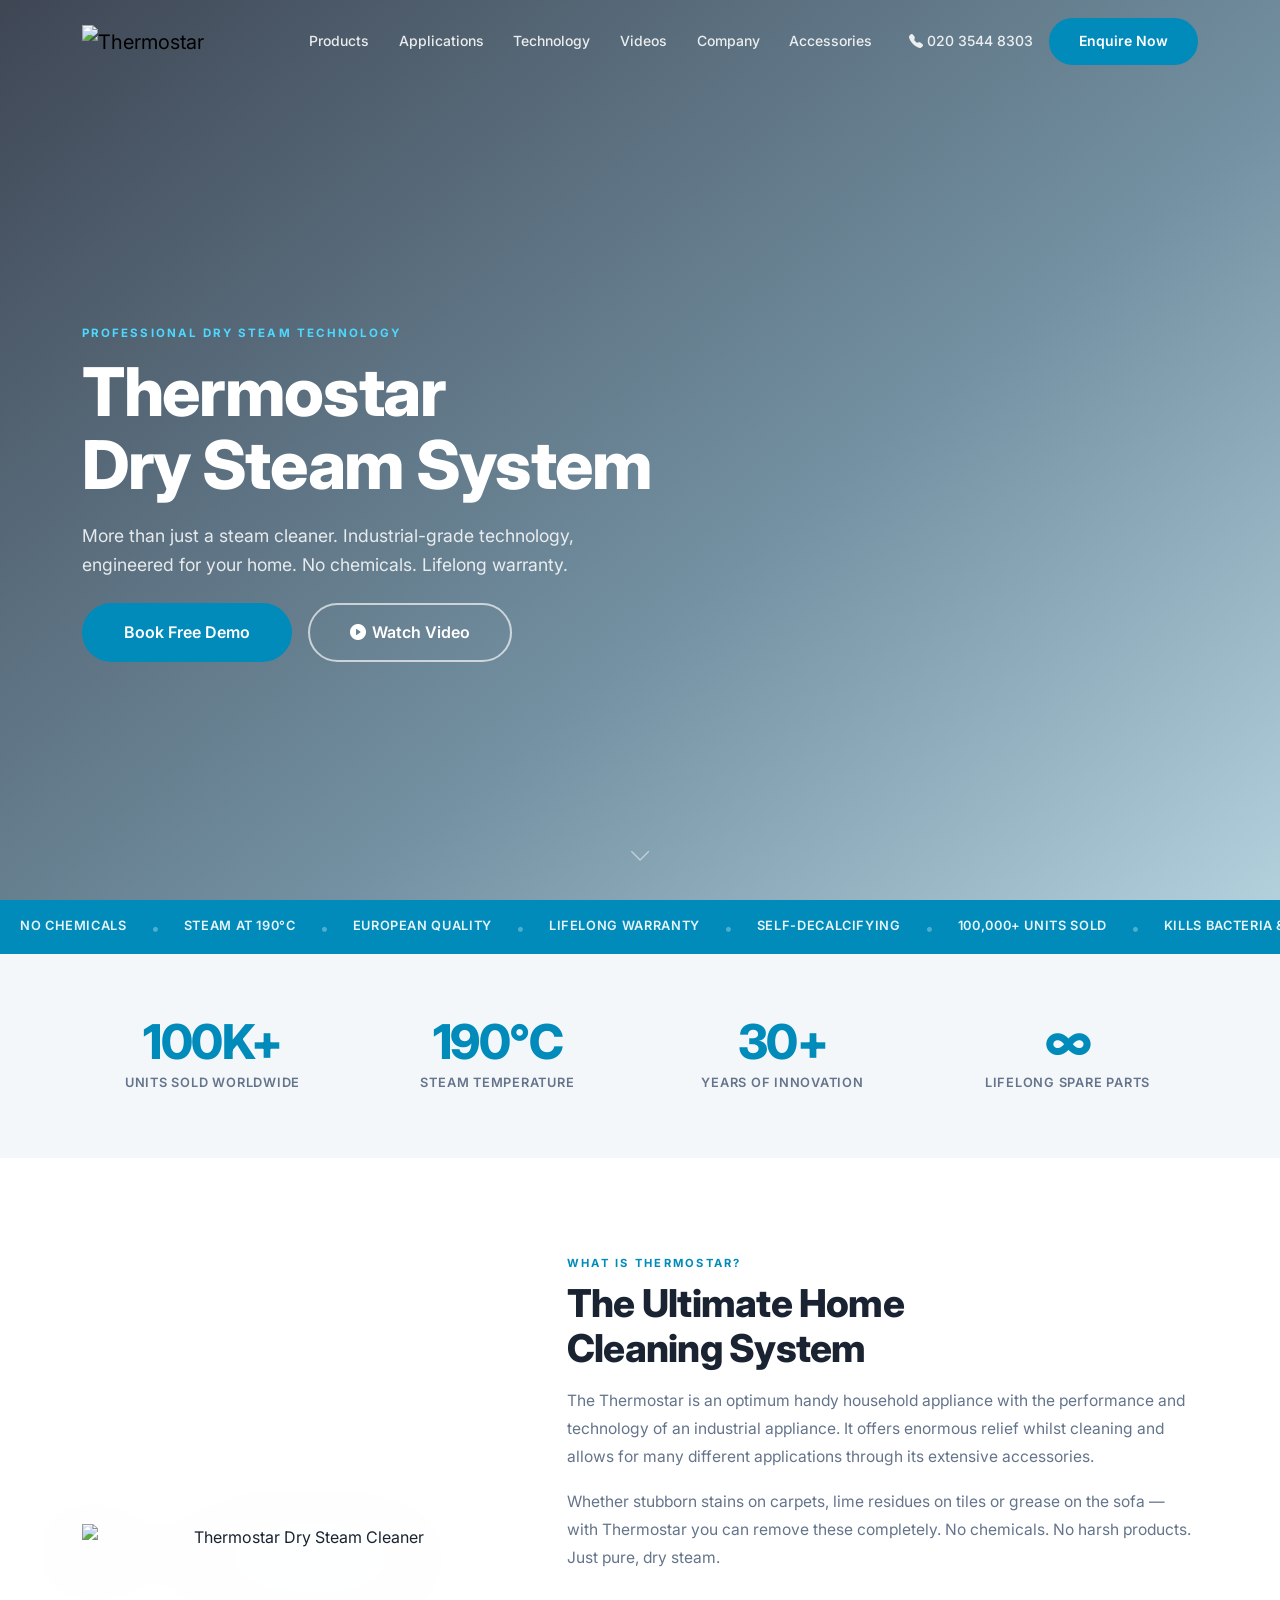
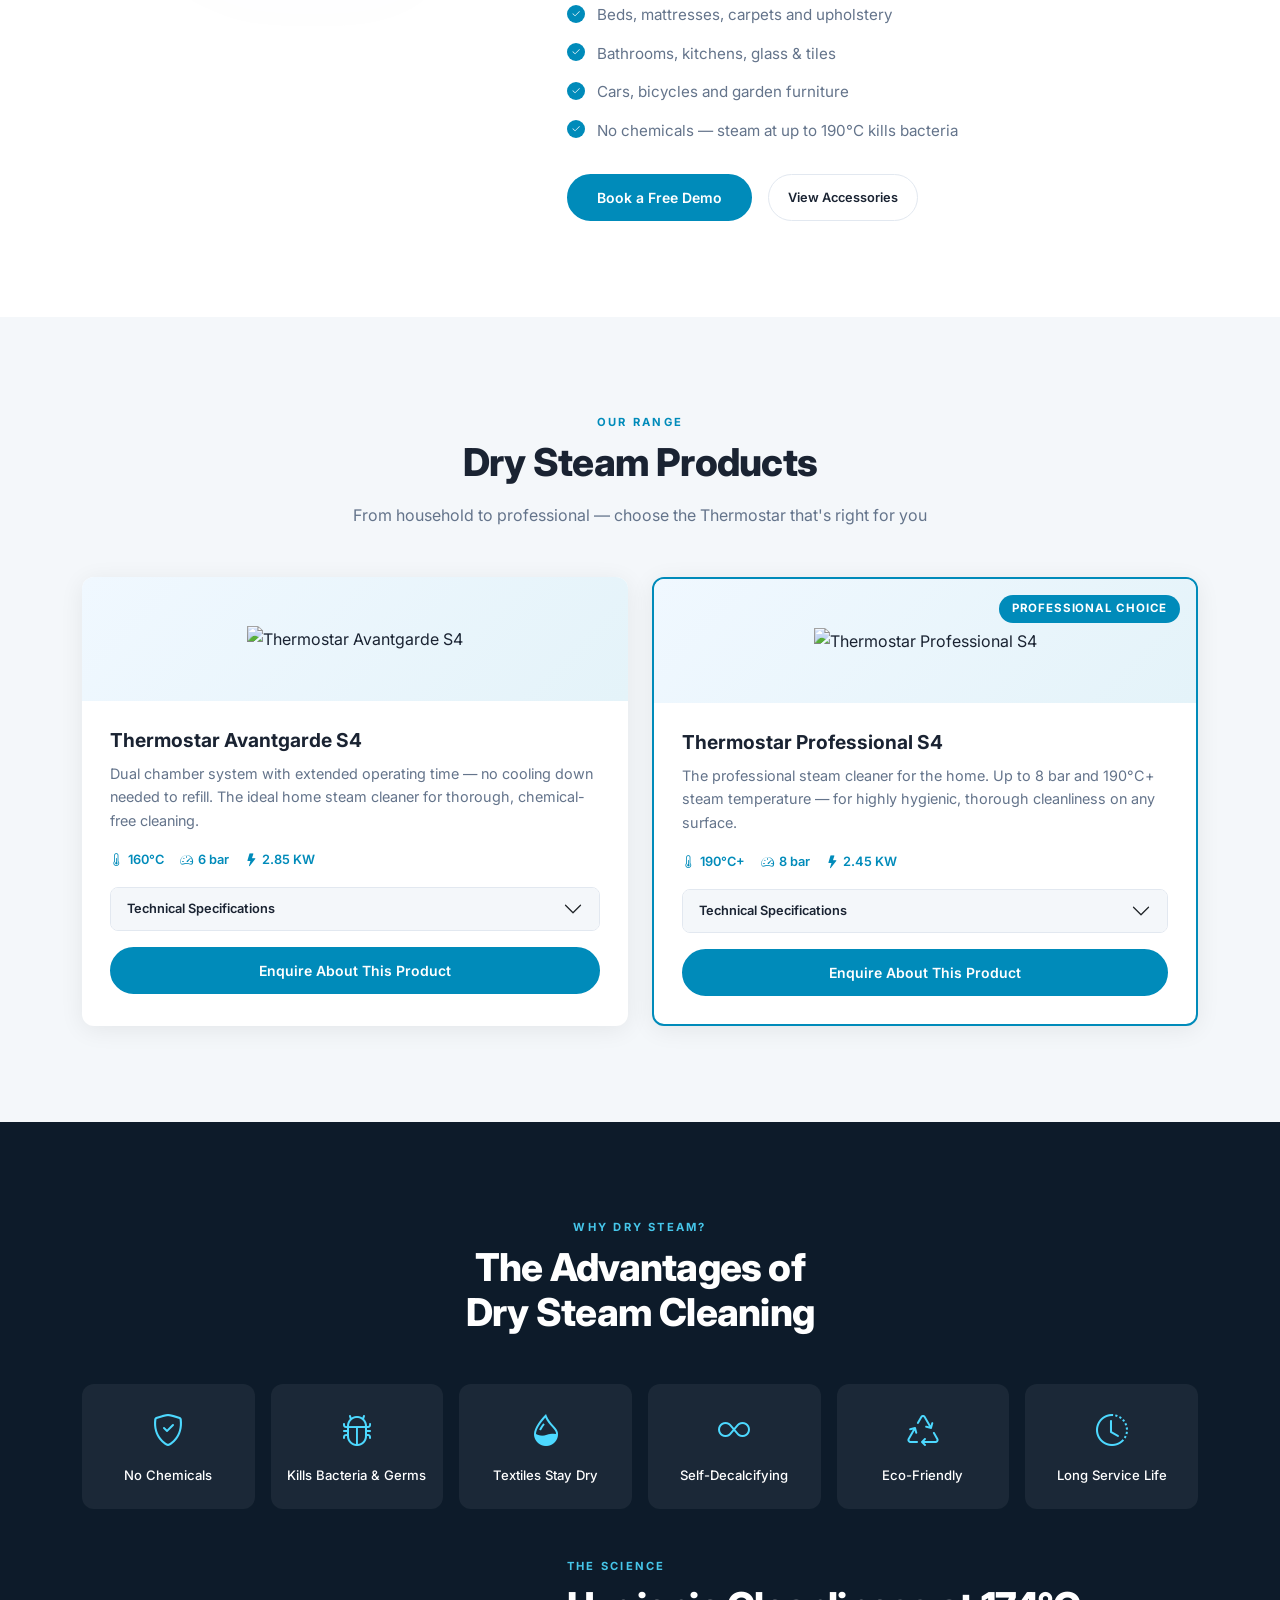
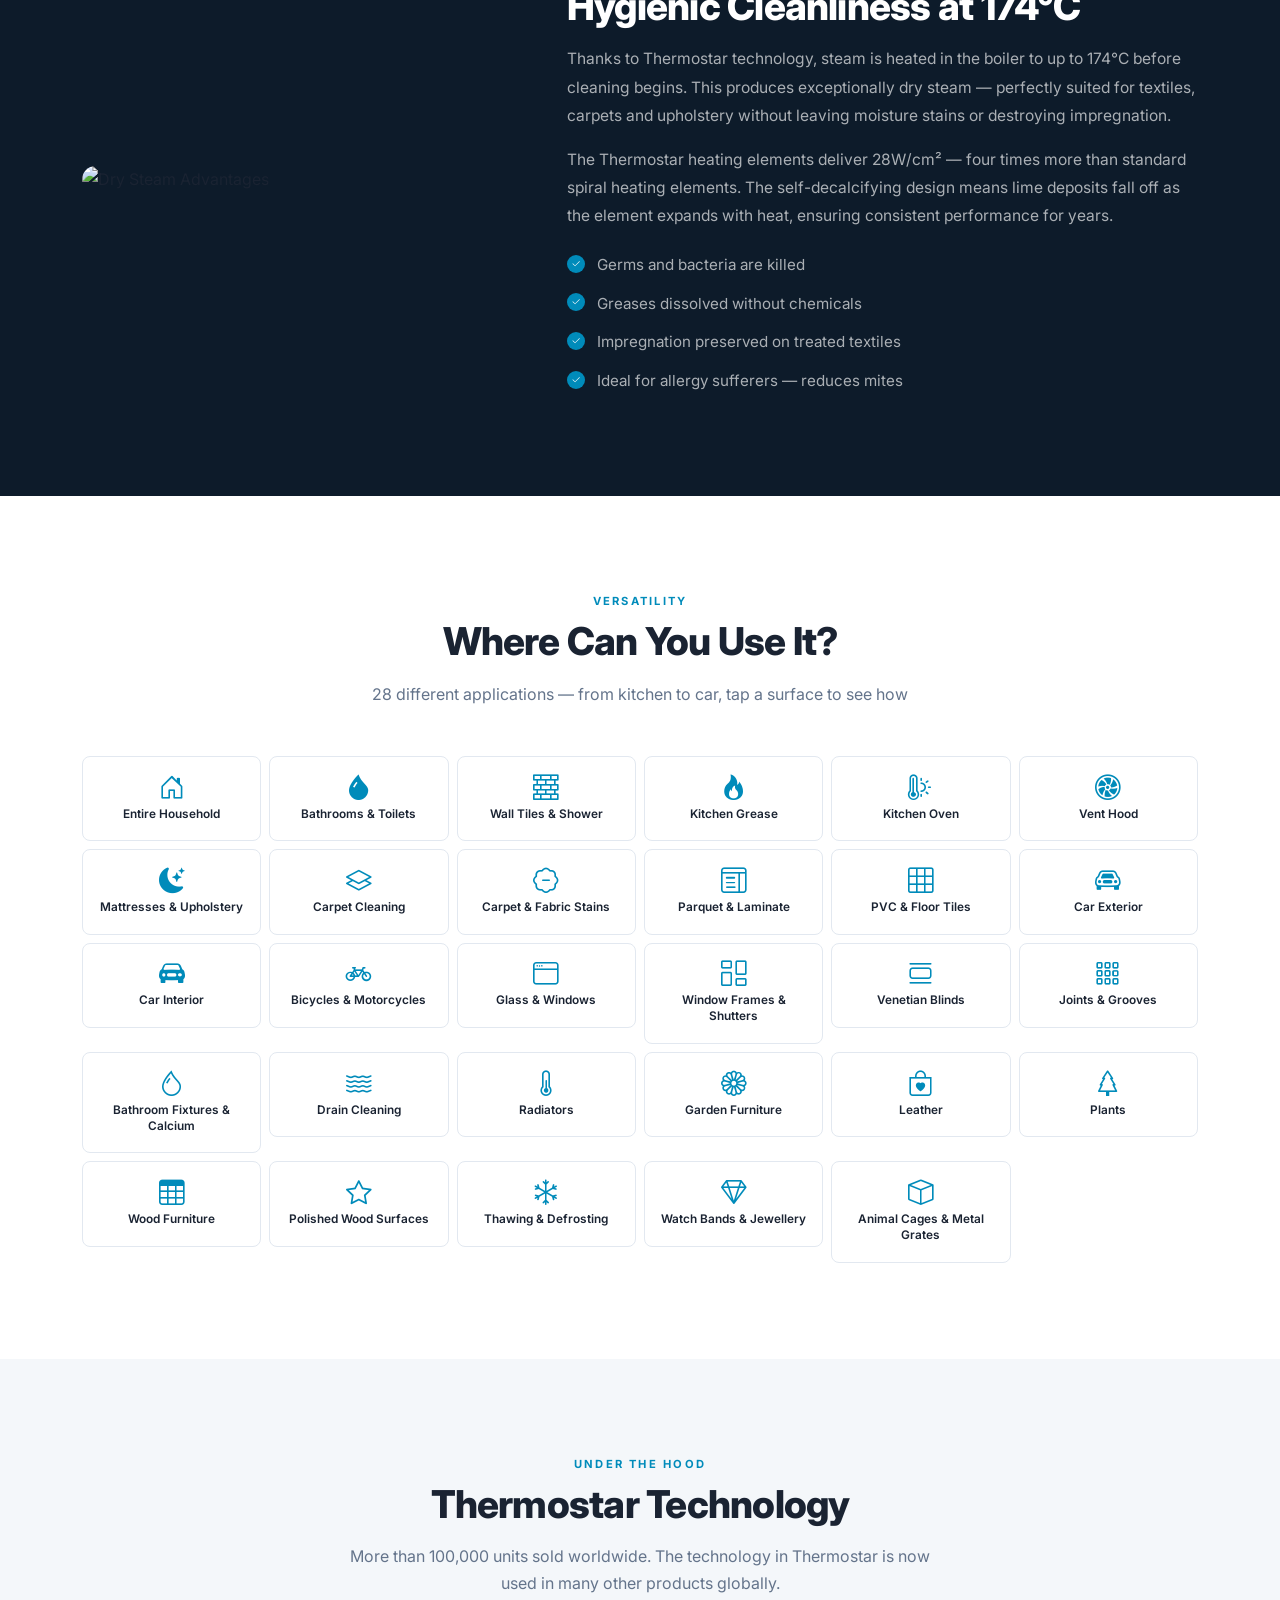
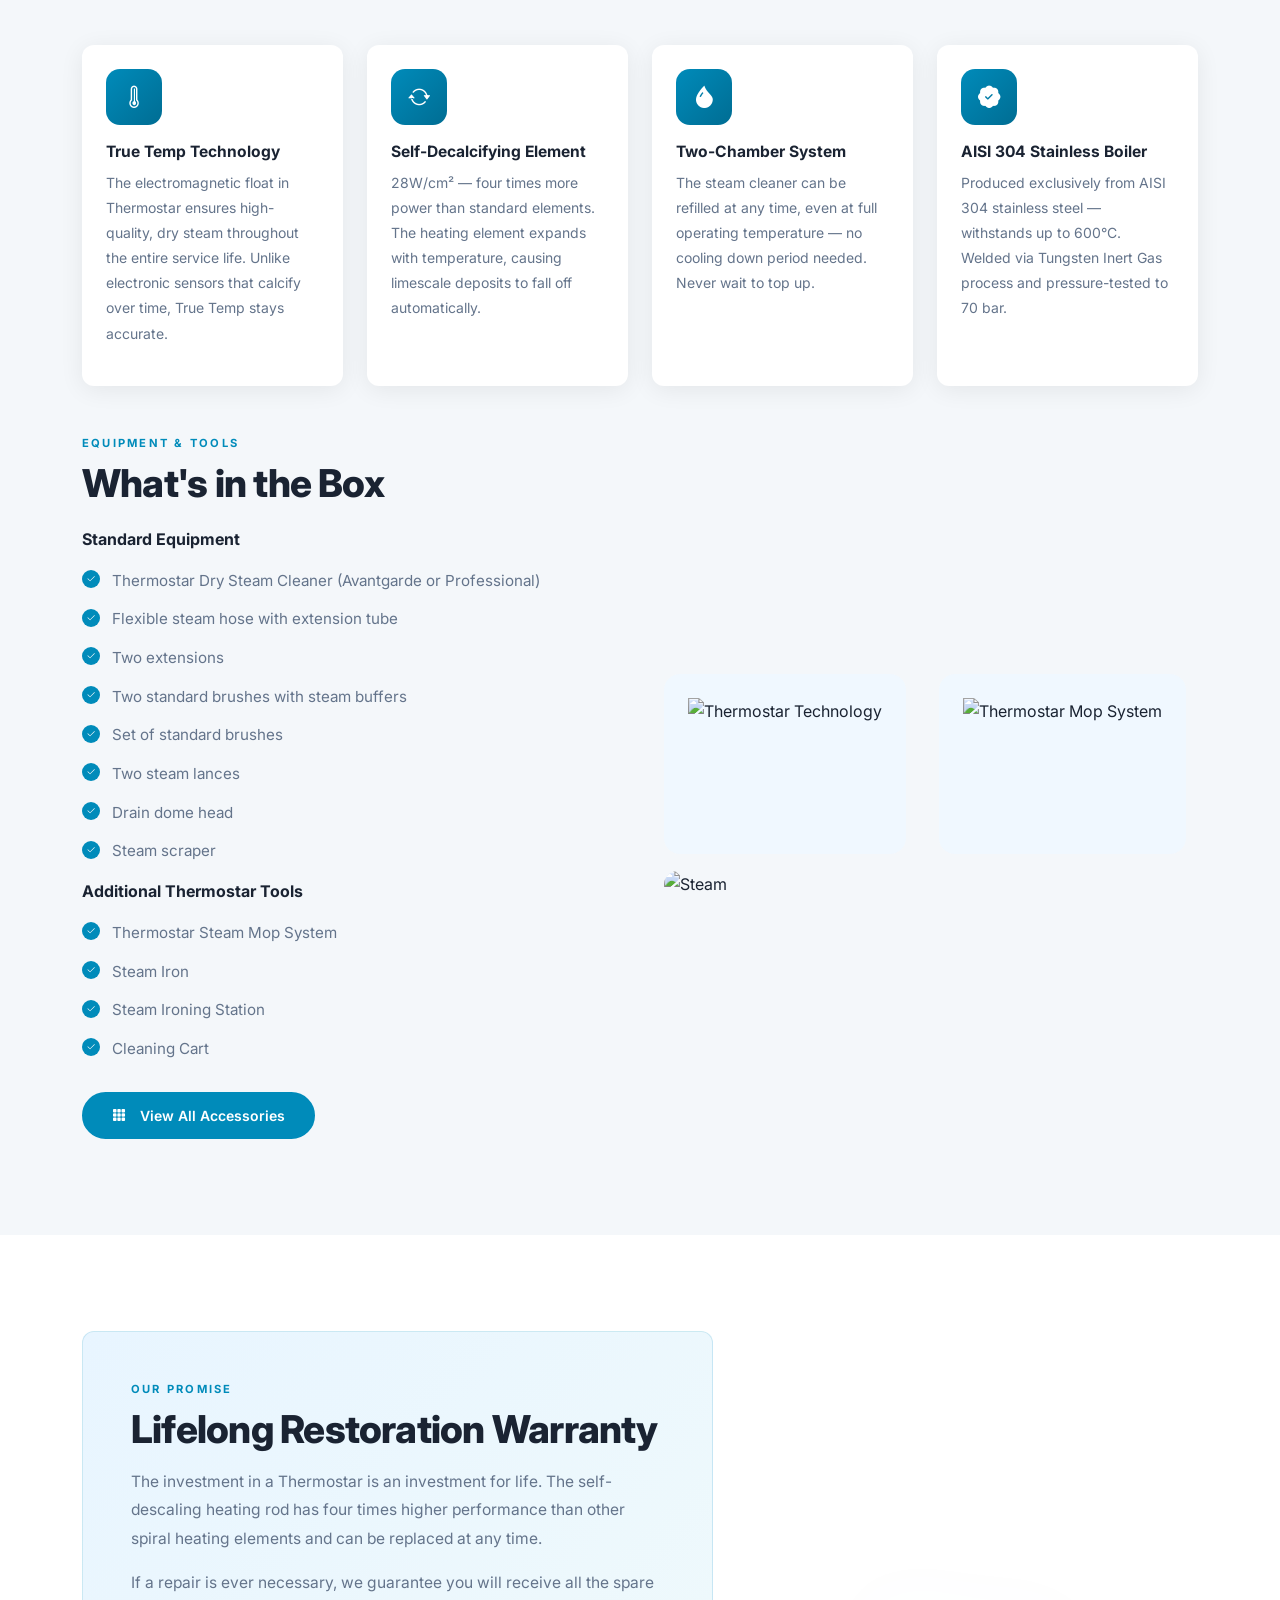
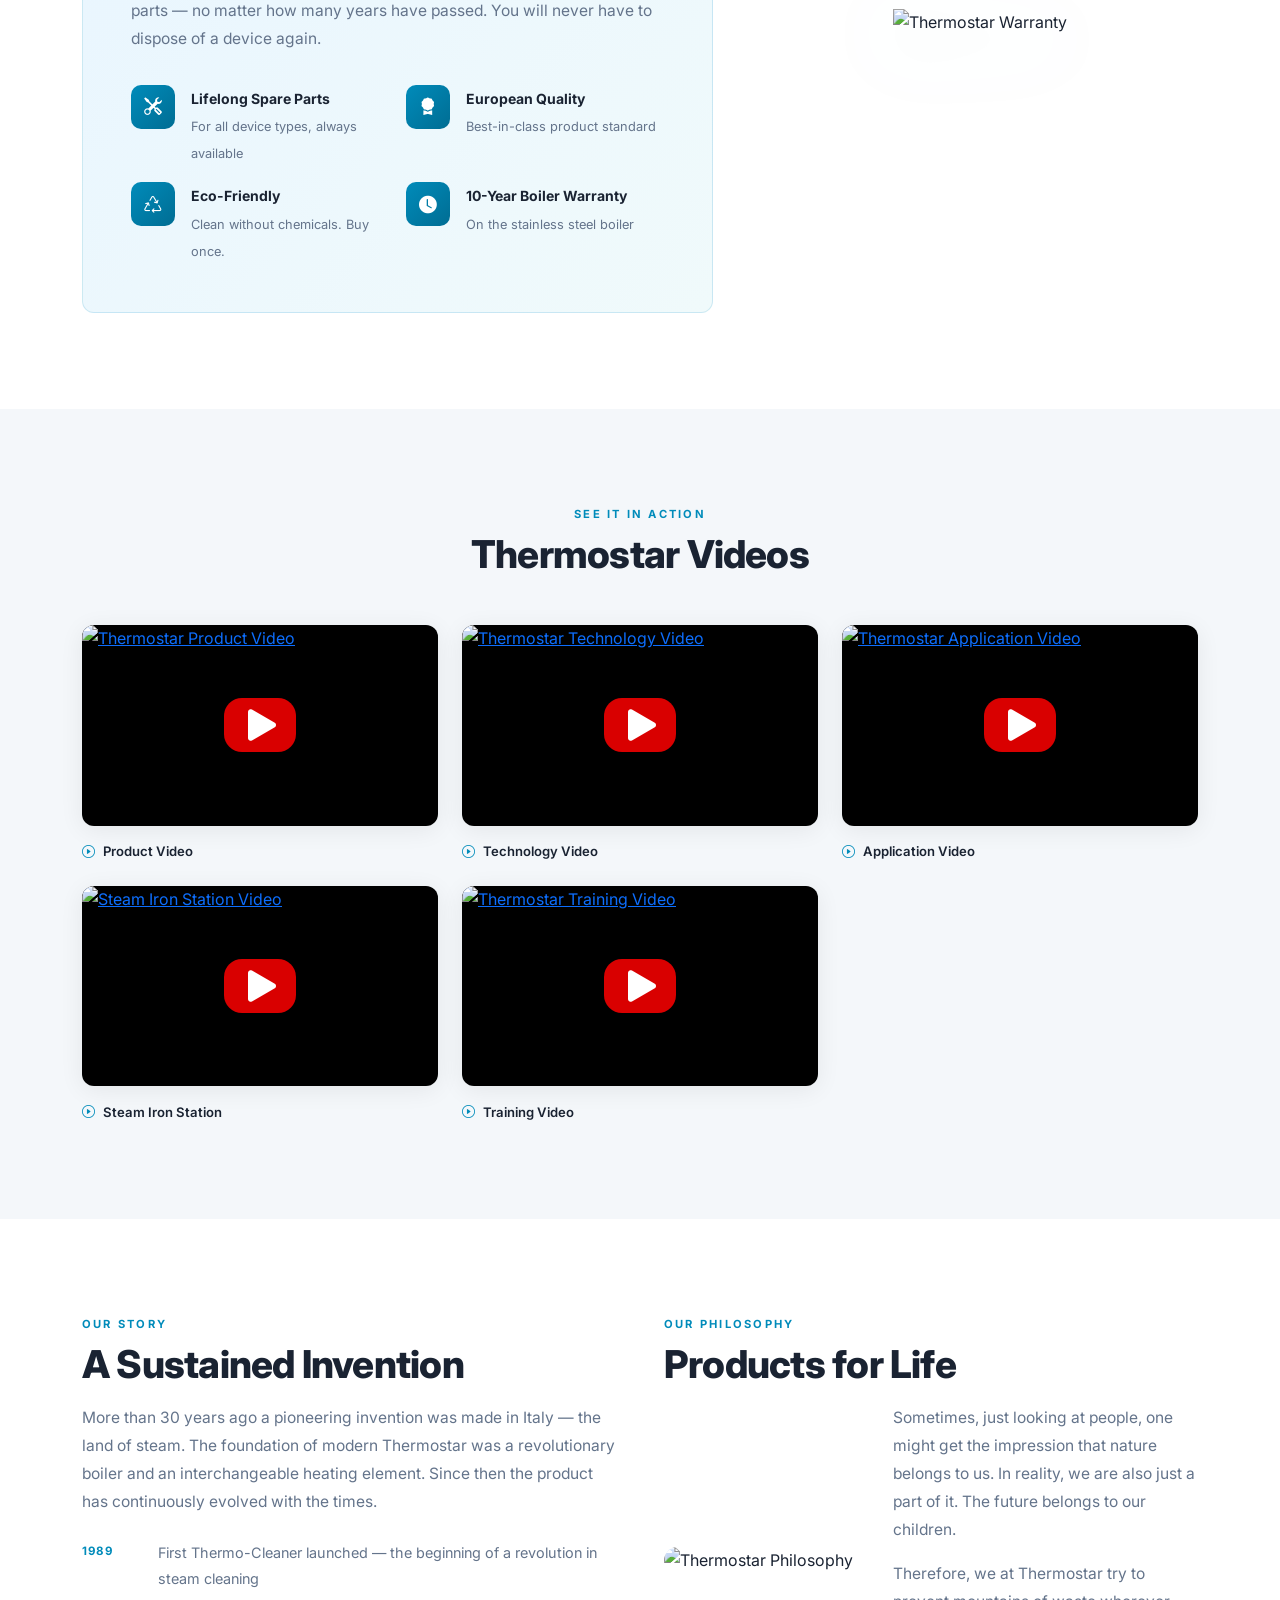
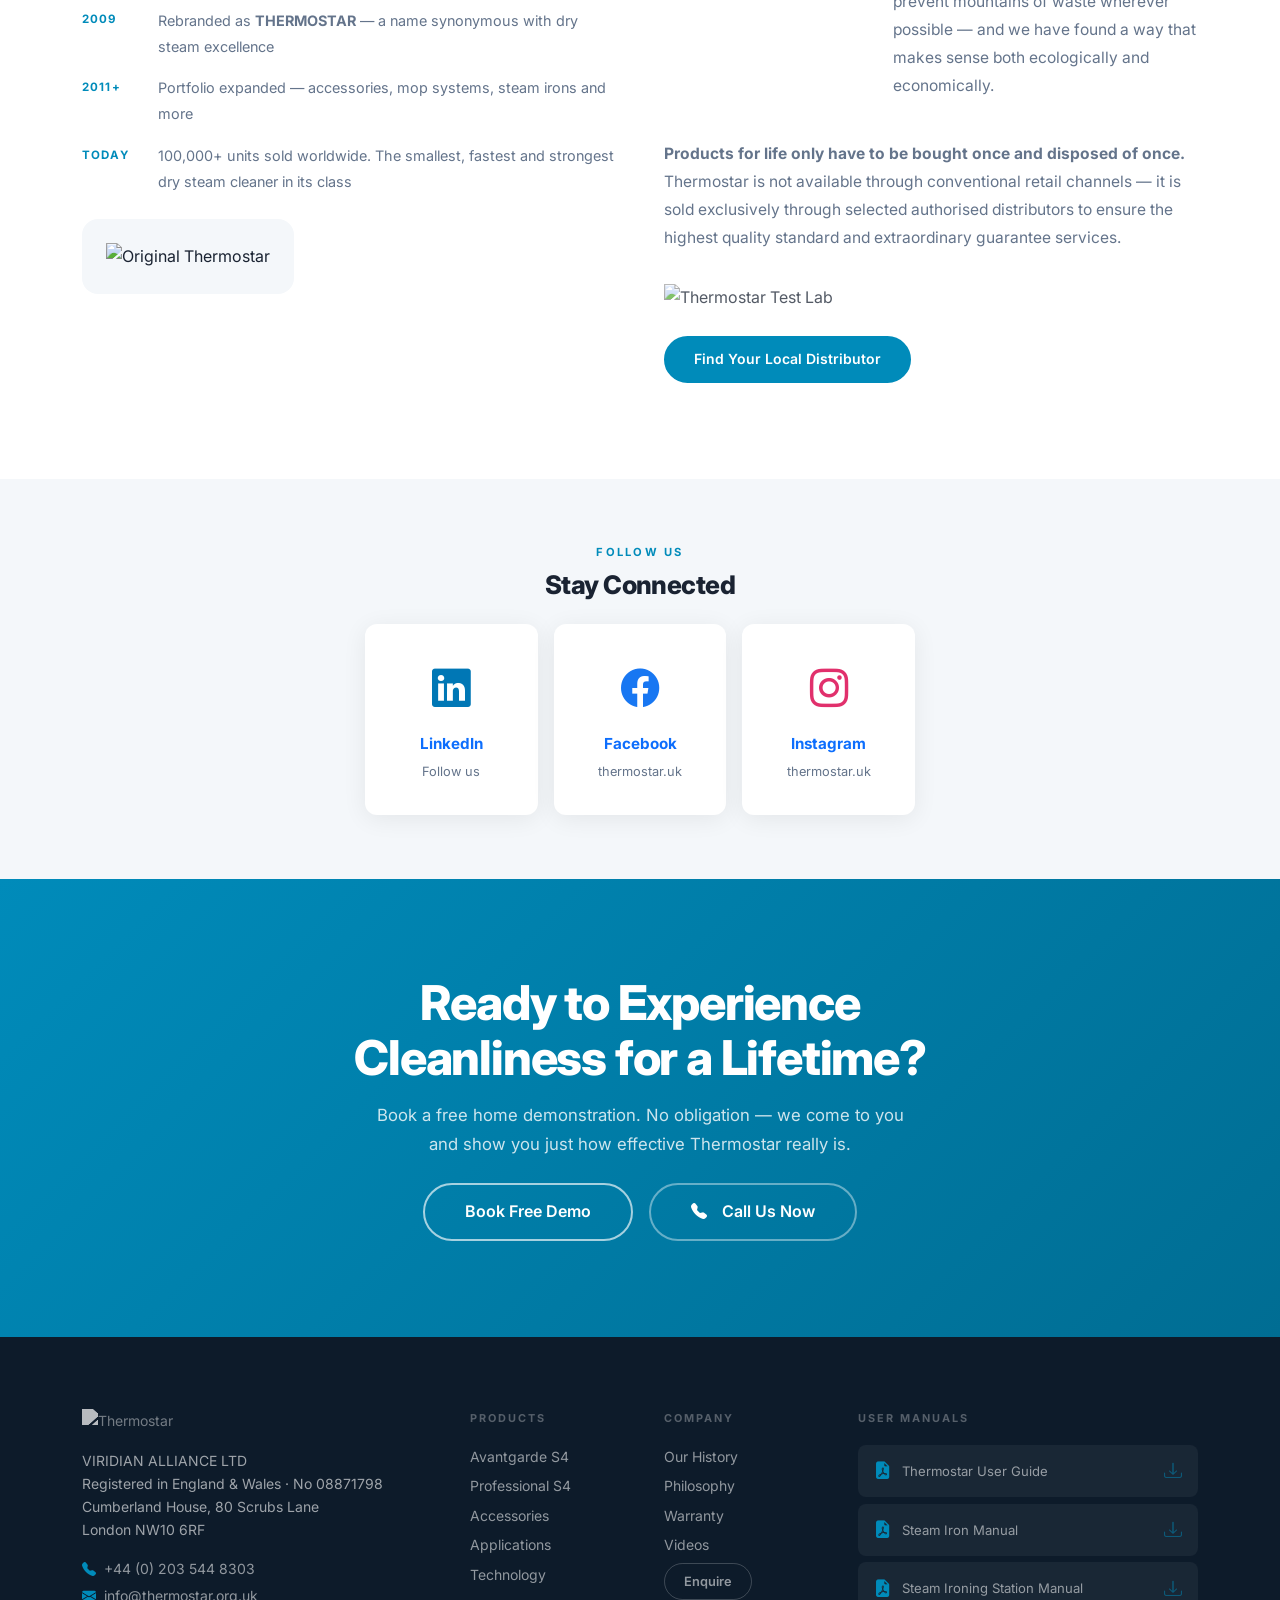
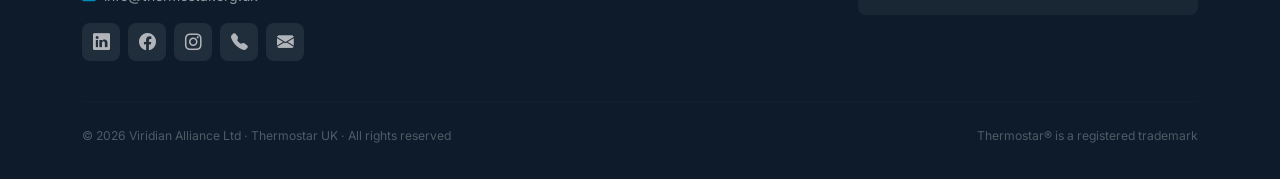
==== index.html @ e2817590 "site update" ====
<!DOCTYPE html>
<html lang="en">
<head>
  <meta charset="UTF-8">
  <meta name="viewport" content="width=device-width, initial-scale=1.0">
  <title>Thermostar – Professional Dry Steam Cleaning System | UK</title>
  <meta name="description" content="Thermostar dry steam cleaning system – professional technology for your home. No chemicals, lifelong warranty, steam at 190°C. UK authorised distributor.">

  <!-- Google Analytics -->
  <script async src="https://www.googletagmanager.com/gtag/js?id=G-ET6VCH2915"></script>
  <script>
    window.dataLayer = window.dataLayer || [];
    function gtag(){dataLayer.push(arguments);}
    gtag('js', new Date());
    gtag('config', 'G-ET6VCH2915');
  </script>

  <!-- Bootstrap 5.3 -->
  <link href="https://cdn.jsdelivr.net/npm/bootstrap@5.3.3/dist/css/bootstrap.min.css" rel="stylesheet">
  <!-- Bootstrap Icons (self-hosted) -->
  <link href="css/bootstrap-icons.min.css" rel="stylesheet">
  <!-- Google Fonts: Inter -->
  <link href="https://fonts.googleapis.com/css2?family=Inter:wght@300;400;500;600;700;800&display=swap" rel="stylesheet">
  <!-- Custom Styles -->
  <link rel="stylesheet" href="css/style.css">

  <link rel="icon" href="favicon.ico">
</head>
<body>

<!-- ══════════════════════════════════════
     NAVBAR
══════════════════════════════════════ -->
<nav class="navbar navbar-expand-lg fixed-top" id="mainNav">
  <div class="container-xl">
    <a class="navbar-brand" href="#">
      <img src="images/logo.png" alt="Thermostar" height="46">
    </a>
    <button class="navbar-toggler" type="button" data-bs-toggle="collapse" data-bs-target="#navbarMain" aria-label="Toggle navigation">
      <span class="navbar-toggler-icon"></span>
    </button>
    <div class="collapse navbar-collapse" id="navbarMain">
      <ul class="navbar-nav ms-auto me-4 align-items-lg-center gap-lg-1">
        <li class="nav-item"><a class="nav-link" href="#products">Products</a></li>
        <li class="nav-item"><a class="nav-link" href="#applications">Applications</a></li>
        <li class="nav-item"><a class="nav-link" href="#technology">Technology</a></li>
        <li class="nav-item"><a class="nav-link" href="#videos">Videos</a></li>
        <li class="nav-item"><a class="nav-link" href="#company">Company</a></li>
        <li class="nav-item"><a class="nav-link" href="accessories/">Accessories</a></li>
      </ul>
      <a href="tel:+442035448303" class="ts-nav-phone me-3 d-none d-lg-inline">
        <i class="bi bi-telephone-fill me-1"></i>020 3544 8303
      </a>
      <button class="ts-btn ts-btn-primary" data-bs-toggle="modal" data-bs-target="#enquiryModal">
        Enquire Now
      </button>
    </div>
  </div>
</nav>


<!-- ══════════════════════════════════════
     HERO
══════════════════════════════════════ -->
<section id="hero">
  <video autoplay muted loop playsinline class="ts-hero-video">
    <source src="video/thermostar-video.mp4" type="video/mp4">
  </video>
  <div class="ts-hero-overlay"></div>
  <div class="container-xl ts-hero-content">
    <div class="row">
      <div class="col-lg-7">
        <span class="ts-eyebrow">Professional Dry Steam Technology</span>
        <h1 class="ts-hero-title">Thermostar<br>Dry Steam System</h1>
        <p class="ts-hero-subtitle">More than just a steam cleaner. Industrial-grade technology, engineered for your home. No chemicals. Lifelong warranty.</p>
        <div class="d-flex gap-3 flex-wrap mt-4">
          <button class="ts-btn ts-btn-primary ts-btn-lg" data-bs-toggle="modal" data-bs-target="#enquiryModal">
            Book Free Demo
          </button>
          <a href="#videos" class="ts-btn ts-btn-outline-white ts-btn-lg">
            <i class="bi bi-play-circle-fill"></i> Watch Video
          </a>
        </div>
      </div>
    </div>
  </div>
  <a href="#stats" class="ts-scroll-cue"><i class="bi bi-chevron-down"></i></a>
</section>


<!-- ══════════════════════════════════════
     TICKER
══════════════════════════════════════ -->
<div class="ts-ticker" aria-hidden="true">
  <div class="ts-ticker-inner">
    <span class="ts-ticker-item">No Chemicals</span><span class="ts-ticker-sep">•</span>
    <span class="ts-ticker-item">Steam at 190°C</span><span class="ts-ticker-sep">•</span>
    <span class="ts-ticker-item">European Quality</span><span class="ts-ticker-sep">•</span>
    <span class="ts-ticker-item">Lifelong Warranty</span><span class="ts-ticker-sep">•</span>
    <span class="ts-ticker-item">Self-Decalcifying</span><span class="ts-ticker-sep">•</span>
    <span class="ts-ticker-item">100,000+ Units Sold</span><span class="ts-ticker-sep">•</span>
    <span class="ts-ticker-item">Kills Bacteria &amp; Germs</span><span class="ts-ticker-sep">•</span>
    <span class="ts-ticker-item">Cleanliness for a Lifetime</span><span class="ts-ticker-sep">•</span>
    <!-- duplicate for seamless loop -->
    <span class="ts-ticker-item">No Chemicals</span><span class="ts-ticker-sep">•</span>
    <span class="ts-ticker-item">Steam at 190°C</span><span class="ts-ticker-sep">•</span>
    <span class="ts-ticker-item">European Quality</span><span class="ts-ticker-sep">•</span>
    <span class="ts-ticker-item">Lifelong Warranty</span><span class="ts-ticker-sep">•</span>
    <span class="ts-ticker-item">Self-Decalcifying</span><span class="ts-ticker-sep">•</span>
    <span class="ts-ticker-item">100,000+ Units Sold</span><span class="ts-ticker-sep">•</span>
    <span class="ts-ticker-item">Kills Bacteria &amp; Germs</span><span class="ts-ticker-sep">•</span>
    <span class="ts-ticker-item">Cleanliness for a Lifetime</span><span class="ts-ticker-sep">•</span>
  </div>
</div>


<!-- ══════════════════════════════════════
     STATS
══════════════════════════════════════ -->
<section id="stats" class="ts-section-sm ts-section-light">
  <div class="container-xl">
    <div class="row g-4 text-center ts-reveal">
      <div class="col-6 col-md-3 ts-reveal ts-reveal-delay-1">
        <div class="ts-stat-num">100K+</div>
        <div class="ts-stat-lbl">Units Sold Worldwide</div>
      </div>
      <div class="col-6 col-md-3 ts-reveal ts-reveal-delay-2">
        <div class="ts-stat-num">190°C</div>
        <div class="ts-stat-lbl">Steam Temperature</div>
      </div>
      <div class="col-6 col-md-3 ts-reveal ts-reveal-delay-3">
        <div class="ts-stat-num">30+</div>
        <div class="ts-stat-lbl">Years of Innovation</div>
      </div>
      <div class="col-6 col-md-3 ts-reveal ts-reveal-delay-4">
        <div class="ts-stat-num">∞</div>
        <div class="ts-stat-lbl">Lifelong Spare Parts</div>
      </div>
    </div>
  </div>
</section>


<!-- ══════════════════════════════════════
     ABOUT
══════════════════════════════════════ -->
<section id="about" class="ts-section">
  <div class="container-xl">
    <div class="row align-items-center g-5">
      <div class="col-lg-5 text-center ts-reveal">
        <img src="images/thermostar-transparent.png" alt="Thermostar Dry Steam Cleaner" class="img-fluid ts-product-img-hero">
      </div>
      <div class="col-lg-7 ts-reveal ts-reveal-delay-1">
        <span class="ts-label">What is Thermostar?</span>
        <h2 class="ts-h2">The Ultimate Home<br>Cleaning System</h2>
        <p class="ts-body">The Thermostar is an optimum handy household appliance with the performance and technology of an industrial appliance. It offers enormous relief whilst cleaning and allows for many different applications through its extensive accessories.</p>
        <p class="ts-body">Whether stubborn stains on carpets, lime residues on tiles or grease on the sofa — with Thermostar you can remove these completely. No chemicals. No harsh products. Just pure, dry steam.</p>
        <ul class="ts-checklist mt-4">
          <li>Beds, mattresses, carpets and upholstery</li>
          <li>Bathrooms, kitchens, glass &amp; tiles</li>
          <li>Cars, bicycles and garden furniture</li>
          <li>No chemicals — steam at up to 190°C kills bacteria</li>
        </ul>
        <div class="d-flex gap-3 flex-wrap mt-4">
          <button class="ts-btn ts-btn-primary" data-bs-toggle="modal" data-bs-target="#enquiryModal">
            Book a Free Demo
          </button>
          <a href="accessories/" class="ts-btn ts-btn-sm" style="border:1.5px solid var(--ts-border);color:var(--ts-text);border-radius:50px;">
            View Accessories
          </a>
        </div>
      </div>
    </div>
  </div>
</section>


<!-- ══════════════════════════════════════
     PRODUCTS
══════════════════════════════════════ -->
<section id="products" class="ts-section ts-section-light">
  <div class="container-xl">
    <div class="text-center mb-5 ts-reveal">
      <span class="ts-label">Our Range</span>
      <h2 class="ts-h2">Dry Steam Products</h2>
      <p class="ts-lead mx-auto">From household to professional — choose the Thermostar that's right for you</p>
    </div>
    <div class="row g-4">
      <!-- Avantgarde S4 -->
      <div class="col-md-6 ts-reveal ts-reveal-delay-1">
        <div class="ts-card position-relative">
          <div class="ts-card-img-wrap">
            <img src="images/Thermostar-Avantgarde-S4.png" alt="Thermostar Avantgarde S4">
          </div>
          <div class="ts-card-body">
            <h3 class="ts-product-name">Thermostar Avantgarde S4</h3>
            <p class="ts-product-desc">Dual chamber system with extended operating time — no cooling down needed to refill. The ideal home steam cleaner for thorough, chemical-free cleaning.</p>
            <div class="ts-spec-pills">
              <span class="ts-spec-pill"><i class="bi bi-thermometer-half"></i> 160°C</span>
              <span class="ts-spec-pill"><i class="bi bi-speedometer2"></i> 6 bar</span>
              <span class="ts-spec-pill"><i class="bi bi-lightning-fill"></i> 2.85 KW</span>
            </div>
            <div class="accordion mt-3" id="accAva">
              <div class="ts-acc-item accordion-item">
                <h2 class="accordion-header">
                  <button class="accordion-button collapsed ts-acc-btn" type="button" data-bs-toggle="collapse" data-bs-target="#specsAva">
                    Technical Specifications
                  </button>
                </h2>
                <div id="specsAva" class="accordion-collapse collapse" data-bs-parent="#accAva">
                  <div class="accordion-body p-0">
                    <table class="table ts-specs-tbl mb-0">
                      <tbody>
                        <tr><td>Stainless Steel Boiler</td><td><strong>AISI 304</strong></td></tr>
                        <tr><td>Boiler Volume</td><td><strong>1.5 L</strong></td></tr>
                        <tr><td>Water Tank</td><td><strong>2 L</strong></td></tr>
                        <tr><td>Pressure</td><td><strong>6 bar</strong></td></tr>
                        <tr><td>Steam Production</td><td><strong>64 g/min (3.8 kg/h)</strong></td></tr>
                        <tr><td>Steam Temperature</td><td><strong>160°C</strong></td></tr>
                        <tr><td>Voltage</td><td><strong>230V – 50/60 Hz</strong></td></tr>
                        <tr><td>Maximum Power</td><td><strong>2.85 KW</strong></td></tr>
                        <tr><td>Boiler Power</td><td><strong>2.0 KW</strong></td></tr>
                        <tr><td>Weight</td><td><strong>ca. 9.5 kg</strong></td></tr>
                      </tbody>
                    </table>
                  </div>
                </div>
              </div>
            </div>
            <button class="ts-btn ts-btn-primary w-100 mt-3" data-bs-toggle="modal" data-bs-target="#enquiryModal" data-product="Thermostar Avantgarde S4">
              Enquire About This Product
            </button>
          </div>
        </div>
      </div>
      <!-- Professional S4 -->
      <div class="col-md-6 ts-reveal ts-reveal-delay-2">
        <div class="ts-card ts-card-featured position-relative">
          <span class="ts-card-badge">Professional Choice</span>
          <div class="ts-card-img-wrap">
            <img src="images/Thermostar-Professional-S4.png" alt="Thermostar Professional S4">
          </div>
          <div class="ts-card-body">
            <h3 class="ts-product-name">Thermostar Professional S4</h3>
            <p class="ts-product-desc">The professional steam cleaner for the home. Up to 8 bar and 190°C+ steam temperature — for highly hygienic, thorough cleanliness on any surface.</p>
            <div class="ts-spec-pills">
              <span class="ts-spec-pill"><i class="bi bi-thermometer-half"></i> 190°C+</span>
              <span class="ts-spec-pill"><i class="bi bi-speedometer2"></i> 8 bar</span>
              <span class="ts-spec-pill"><i class="bi bi-lightning-fill"></i> 2.45 KW</span>
            </div>
            <div class="accordion mt-3" id="accPro">
              <div class="ts-acc-item accordion-item">
                <h2 class="accordion-header">
                  <button class="accordion-button collapsed ts-acc-btn" type="button" data-bs-toggle="collapse" data-bs-target="#specsPro">
                    Technical Specifications
                  </button>
                </h2>
                <div id="specsPro" class="accordion-collapse collapse" data-bs-parent="#accPro">
                  <div class="accordion-body p-0">
                    <table class="table ts-specs-tbl mb-0">
                      <tbody>
                        <tr><td>Stainless Steel Boiler</td><td><strong>AISI 304</strong></td></tr>
                        <tr><td>Boiler Volume</td><td><strong>1.5 L</strong></td></tr>
                        <tr><td>Water Tank</td><td><strong>2 L</strong></td></tr>
                        <tr><td>Pressure</td><td><strong>8 bar</strong></td></tr>
                        <tr><td>Steam Production</td><td><strong>64 g/min (3.8 kg/h)</strong></td></tr>
                        <tr><td>Steam Temperature</td><td><strong>170°C</strong></td></tr>
                        <tr><td>Voltage</td><td><strong>230V – 50/60 Hz</strong></td></tr>
                        <tr><td>Maximum Power</td><td><strong>2.45 KW</strong></td></tr>
                        <tr><td>Boiler Power</td><td><strong>2.4 KW</strong></td></tr>
                        <tr><td>Weight</td><td><strong>ca. 9.5 kg</strong></td></tr>
                      </tbody>
                    </table>
                  </div>
                </div>
              </div>
            </div>
            <button class="ts-btn ts-btn-primary w-100 mt-3" data-bs-toggle="modal" data-bs-target="#enquiryModal" data-product="Thermostar Professional S4">
              Enquire About This Product
            </button>
          </div>
        </div>
      </div>
    </div>
  </div>
</section>


<!-- ══════════════════════════════════════
     DRY STEAM ADVANTAGES
══════════════════════════════════════ -->
<section id="advantages" class="ts-section ts-section-dark">
  <div class="container-xl">
    <div class="text-center mb-5 ts-reveal">
      <span class="ts-label ts-label-light">Why Dry Steam?</span>
      <h2 class="ts-h2 ts-h2-light">The Advantages of<br>Dry Steam Cleaning</h2>
    </div>
    <div class="row g-3 mb-5 ts-reveal">
      <div class="col-6 col-md-4 col-lg-2"><div class="ts-adv-card"><i class="bi bi-shield-check ts-adv-icon"></i>No Chemicals</div></div>
      <div class="col-6 col-md-4 col-lg-2"><div class="ts-adv-card"><i class="bi bi-bug ts-adv-icon"></i>Kills Bacteria &amp; Germs</div></div>
      <div class="col-6 col-md-4 col-lg-2"><div class="ts-adv-card"><i class="bi bi-droplet-half ts-adv-icon"></i>Textiles Stay Dry</div></div>
      <div class="col-6 col-md-4 col-lg-2"><div class="ts-adv-card"><i class="bi bi-infinity ts-adv-icon"></i>Self-Decalcifying</div></div>
      <div class="col-6 col-md-4 col-lg-2"><div class="ts-adv-card"><i class="bi bi-recycle ts-adv-icon"></i>Eco-Friendly</div></div>
      <div class="col-6 col-md-4 col-lg-2"><div class="ts-adv-card"><i class="bi bi-clock-history ts-adv-icon"></i>Long Service Life</div></div>
    </div>
    <div class="row align-items-center g-5 ts-reveal">
      <div class="col-lg-5">
        <img src="images/dsa.jpg" alt="Dry Steam Advantages" class="img-fluid rounded-4 w-100" style="object-fit:cover;max-height:360px;">
      </div>
      <div class="col-lg-7">
        <span class="ts-label ts-label-light">The Science</span>
        <h3 class="ts-h2 ts-h2-light">Hygienic Cleanliness at 174°C</h3>
        <p class="ts-body ts-body-light">Thanks to Thermostar technology, steam is heated in the boiler to up to 174°C before cleaning begins. This produces exceptionally dry steam — perfectly suited for textiles, carpets and upholstery without leaving moisture stains or destroying impregnation.</p>
        <p class="ts-body ts-body-light">The Thermostar heating elements deliver 28W/cm² — four times more than standard spiral heating elements. The self-decalcifying design means lime deposits fall off as the element expands with heat, ensuring consistent performance for years.</p>
        <ul class="ts-checklist mt-3">
          <li style="color:rgba(255,255,255,.65)">Germs and bacteria are killed</li>
          <li style="color:rgba(255,255,255,.65)">Greases dissolved without chemicals</li>
          <li style="color:rgba(255,255,255,.65)">Impregnation preserved on treated textiles</li>
          <li style="color:rgba(255,255,255,.65)">Ideal for allergy sufferers — reduces mites</li>
        </ul>
      </div>
    </div>
  </div>
</section>


<!-- ══════════════════════════════════════
     APPLICATIONS
══════════════════════════════════════ -->
<section id="applications" class="ts-section">
  <div class="container-xl">
    <div class="text-center mb-5 ts-reveal">
      <span class="ts-label">Versatility</span>
      <h2 class="ts-h2">Where Can You Use It?</h2>
      <p class="ts-lead mx-auto">28 different applications — from kitchen to car, tap a surface to see how</p>
    </div>
    <div class="row g-2 ts-reveal" id="appGrid">

      <div class="col-6 col-sm-4 col-md-3 col-lg-2">
        <div class="ts-app-card" onclick="toggleApp(this)">
          <div class="ts-app-icon-w"><i class="bi bi-house-door"></i></div>
          <div class="ts-app-name">Entire Household</div>
          <div class="ts-app-detail-box">
            <div class="ts-acc-label">Instructions</div>Just clean everything with steam! Sparkling tiles, clean carpets, spotless glass. Clean all rooms twice as fast and easily.
          </div>
        </div>
      </div>

      <div class="col-6 col-sm-4 col-md-3 col-lg-2">
        <div class="ts-app-card" onclick="toggleApp(this)">
          <div class="ts-app-icon-w"><i class="bi bi-droplet-fill"></i></div>
          <div class="ts-app-name">Bathrooms &amp; Toilets</div>
          <div class="ts-app-detail-box">
            <div class="ts-acc-label">Instructions</div>Large areas with triangular/square brush + microfibre cloth. Corners and slits with steam nozzle. Inner toilet edges with hot water function.<br><em>Accessory: Steam Lance, Triangular &amp; Rectangular Brush</em>
          </div>
        </div>
      </div>

      <div class="col-6 col-sm-4 col-md-3 col-lg-2">
        <div class="ts-app-card" onclick="toggleApp(this)">
          <div class="ts-app-icon-w"><i class="bi bi-bricks"></i></div>
          <div class="ts-app-name">Wall Tiles &amp; Shower</div>
          <div class="ts-app-detail-box">
            <div class="ts-acc-label">Instructions</div>For heavy calcium deposits, apply vinegar/citric acid first (20 min), then clean with steam nozzle and microfibre cloth. Clean grooves with nylon or brass brush.<br><em>Accessory: Steam Lance, Triangular Brush, Joint Brushes</em>
          </div>
        </div>
      </div>

      <div class="col-6 col-sm-4 col-md-3 col-lg-2">
        <div class="ts-app-card" onclick="toggleApp(this)">
          <div class="ts-app-icon-w"><i class="bi bi-fire"></i></div>
          <div class="ts-app-name">Kitchen Grease</div>
          <div class="ts-app-detail-box">
            <div class="ts-acc-label">Instructions</div>Clean with steam lance, small round brass brush or large nylon brush with stainless steel wool depending on surface sensitivity.<br><em>Level: Maximum steam · Accessory: Steam Lance, Brass &amp; Nylon Brush, SS Wool</em>
          </div>
        </div>
      </div>

      <div class="col-6 col-sm-4 col-md-3 col-lg-2">
        <div class="ts-app-card" onclick="toggleApp(this)">
          <div class="ts-app-icon-w"><i class="bi bi-thermometer-sun"></i></div>
          <div class="ts-app-name">Kitchen Oven</div>
          <div class="ts-app-detail-box">
            <div class="ts-acc-label">Instructions</div>Hot steam dissolves even burnt-in stains. Use round nylon brush with stainless steel wool. Move with pressure on stubborn areas.<br><em>Level: Minimum steam · Accessory: SS Wool &amp; Nylon Brush</em>
          </div>
        </div>
      </div>

      <div class="col-6 col-sm-4 col-md-3 col-lg-2">
        <div class="ts-app-card" onclick="toggleApp(this)">
          <div class="ts-app-icon-w"><i class="bi bi-fan"></i></div>
          <div class="ts-app-name">Vent Hood</div>
          <div class="ts-app-detail-box">
            <div class="ts-acc-label">Instructions</div>Blow through grease filter with maximum steam. For extractor hood, use steam lance and wipe with microfibre cloth.<br><em>Accessory: Steam Lance &amp; Small Nylon Brush</em>
          </div>
        </div>
      </div>

      <div class="col-6 col-sm-4 col-md-3 col-lg-2">
        <div class="ts-app-card" onclick="toggleApp(this)">
          <div class="ts-app-icon-w"><i class="bi bi-moon-stars-fill"></i></div>
          <div class="ts-app-name">Mattresses &amp; Upholstery</div>
          <div class="ts-app-detail-box">
            <div class="ts-acc-label">Instructions</div>Clean with triangular or square brush + clamped microfibre cloth. Test on concealed spot first. For sensitive fabrics, steam from 10cm away.<br><em>Level: Maximum steam</em>
          </div>
        </div>
      </div>

      <div class="col-6 col-sm-4 col-md-3 col-lg-2">
        <div class="ts-app-card" onclick="toggleApp(this)">
          <div class="ts-app-icon-w"><i class="bi bi-layers"></i></div>
          <div class="ts-app-name">Carpet Cleaning</div>
          <div class="ts-app-detail-box">
            <div class="ts-acc-label">Instructions</div>Clean with triangular or square brushes and clamped microfibre cloth. Test a hidden area first. For sensitive fabrics, apply steam from 10cm.<br><em>Level: Maximum steam · Accessory: Rectangular Brush &amp; Extensions</em>
          </div>
        </div>
      </div>

      <div class="col-6 col-sm-4 col-md-3 col-lg-2">
        <div class="ts-app-card" onclick="toggleApp(this)">
          <div class="ts-app-icon-w"><i class="bi bi-patch-minus"></i></div>
          <div class="ts-app-name">Carpet &amp; Fabric Stains</div>
          <div class="ts-app-detail-box">
            <div class="ts-acc-label">Instructions</div>Place steam lance directly over stain and move quickly back and forth. Wipe with microfibre cloth. Check material is steam-safe first.<br><em>Level: Minimum steam · Accessory: Steam Lance</em>
          </div>
        </div>
      </div>

      <div class="col-6 col-sm-4 col-md-3 col-lg-2">
        <div class="ts-app-card" onclick="toggleApp(this)">
          <div class="ts-app-icon-w"><i class="bi bi-layout-text-window"></i></div>
          <div class="ts-app-name">Parquet &amp; Laminate</div>
          <div class="ts-app-detail-box">
            <div class="ts-acc-label">Instructions</div>Use square brush with clamped microfibre cloth. Press steam switch only occasionally — minimal humidity. Gentler than wet mopping.<br><em>Level: Minimum steam · Accessory: Rectangular Brush &amp; Extensions</em>
          </div>
        </div>
      </div>

      <div class="col-6 col-sm-4 col-md-3 col-lg-2">
        <div class="ts-app-card" onclick="toggleApp(this)">
          <div class="ts-app-icon-w"><i class="bi bi-grid-3x3"></i></div>
          <div class="ts-app-name">PVC &amp; Floor Tiles</div>
          <div class="ts-app-detail-box">
            <div class="ts-acc-label">Instructions</div>Clean with triangular or square brush + clamped microfibre cloth. Kills bacteria and dissolves lime without chemicals.<br><em>Level: Minimum steam · Accessory: Triangular or Rectangular Brush</em>
          </div>
        </div>
      </div>

      <div class="col-6 col-sm-4 col-md-3 col-lg-2">
        <div class="ts-app-card" onclick="toggleApp(this)">
          <div class="ts-app-icon-w"><i class="bi bi-car-front"></i></div>
          <div class="ts-app-name">Car Exterior</div>
          <div class="ts-app-detail-box">
            <div class="ts-acc-label">Instructions</div>Very hot, dry steam removes insects, brake dust and stubborn dirt gently. Use from close range for deep clean; wipe with microfibre cloth.<br><em>Level: Min–Max steam · Accessory: Steam or Bayonet Lance</em>
          </div>
        </div>
      </div>

      <div class="col-6 col-sm-4 col-md-3 col-lg-2">
        <div class="ts-app-card" onclick="toggleApp(this)">
          <div class="ts-app-icon-w"><i class="bi bi-car-front-fill"></i></div>
          <div class="ts-app-name">Car Interior</div>
          <div class="ts-app-detail-box">
            <div class="ts-acc-label">Instructions</div>Clean upholstery, carpets, door linings, dashboard, safety belts. Use triangular brush + cloth. Max steam for fabric seats; minimum for leather/Alcantara.<br><em>Accessory: Steam Lance &amp; Triangular Brush</em>
          </div>
        </div>
      </div>

      <div class="col-6 col-sm-4 col-md-3 col-lg-2">
        <div class="ts-app-card" onclick="toggleApp(this)">
          <div class="ts-app-icon-w"><i class="bi bi-bicycle"></i></div>
          <div class="ts-app-name">Bicycles &amp; Motorcycles</div>
          <div class="ts-app-detail-box">
            <div class="ts-acc-label">Instructions</div>Clean with steam lance and wipe with microfibre cloth when complete.<br><em>Level: Hot water, min–max steam · Accessory: Steam Lance</em>
          </div>
        </div>
      </div>

      <div class="col-6 col-sm-4 col-md-3 col-lg-2">
        <div class="ts-app-card" onclick="toggleApp(this)">
          <div class="ts-app-icon-w"><i class="bi bi-window"></i></div>
          <div class="ts-app-name">Glass &amp; Windows</div>
          <div class="ts-app-detail-box">
            <div class="ts-acc-label">Instructions</div>Dissolve dirt with steam nozzle, wipe with microfibre cloths. Or use triangular brush + cloth, or the special window cleaner attachment.<br><em>Level: Minimum steam · Accessory: Steam Lance, Steam Window Cleaner</em>
          </div>
        </div>
      </div>

      <div class="col-6 col-sm-4 col-md-3 col-lg-2">
        <div class="ts-app-card" onclick="toggleApp(this)">
          <div class="ts-app-icon-w"><i class="bi bi-columns-gap"></i></div>
          <div class="ts-app-name">Window Frames &amp; Shutters</div>
          <div class="ts-app-detail-box">
            <div class="ts-acc-label">Instructions</div>Use steam lance (wipe with cloth) or triangular brush + clamped cloth. With wooden frames, use little moisture and keep lance tip back.<br><em>Level: Minimum steam</em>
          </div>
        </div>
      </div>

      <div class="col-6 col-sm-4 col-md-3 col-lg-2">
        <div class="ts-app-card" onclick="toggleApp(this)">
          <div class="ts-app-icon-w"><i class="bi bi-view-list"></i></div>
          <div class="ts-app-name">Venetian Blinds</div>
          <div class="ts-app-detail-box">
            <div class="ts-acc-label">Instructions</div>Steam individually with little pressure then wipe with microfibre cloth — blinds are sensitive.<br><em>Level: Minimum steam · Accessory: Steam Lance</em>
          </div>
        </div>
      </div>

      <div class="col-6 col-sm-4 col-md-3 col-lg-2">
        <div class="ts-app-card" onclick="toggleApp(this)">
          <div class="ts-app-icon-w"><i class="bi bi-grid-3x3-gap"></i></div>
          <div class="ts-app-name">Joints &amp; Grooves</div>
          <div class="ts-app-detail-box">
            <div class="ts-acc-label">Instructions</div>Use round brass or nylon brushes with extension tubes. Move slowly with little pressure — more heat, less effort. Use special joint brushes too.<br><em>Level: Minimum steam · Accessory: Nylon, Brass &amp; Joint Brushes</em>
          </div>
        </div>
      </div>

      <div class="col-6 col-sm-4 col-md-3 col-lg-2">
        <div class="ts-app-card" onclick="toggleApp(this)">
          <div class="ts-app-icon-w"><i class="bi bi-droplet"></i></div>
          <div class="ts-app-name">Bathroom Fixtures &amp; Calcium</div>
          <div class="ts-app-detail-box">
            <div class="ts-acc-label">Instructions</div>Use steam lance + round nylon brush with stainless steel wool. For large calcium deposits, add a small amount of vinegar or citric acid.<br><em>Level: Min–Max steam</em>
          </div>
        </div>
      </div>

      <div class="col-6 col-sm-4 col-md-3 col-lg-2">
        <div class="ts-app-card" onclick="toggleApp(this)">
          <div class="ts-app-icon-w"><i class="bi bi-water"></i></div>
          <div class="ts-app-name">Drain Cleaning</div>
          <div class="ts-app-detail-box">
            <div class="ts-acc-label">Instructions</div>Fill drain with a little water, place drain dome head over drain, close overflow openings and flush with hot water in short intervals.<br><em>Level: Hot water · Accessory: Drain Dome Head</em>
          </div>
        </div>
      </div>

      <div class="col-6 col-sm-4 col-md-3 col-lg-2">
        <div class="ts-app-card" onclick="toggleApp(this)">
          <div class="ts-app-icon-w"><i class="bi bi-thermometer-half"></i></div>
          <div class="ts-app-name">Radiators</div>
          <div class="ts-app-detail-box">
            <div class="ts-acc-label">Instructions</div>Clean radiators from above with steam lance. Dust is collected and can be wiped off at the bottom.<br><em>Level: Maximum steam · Accessory: Steam Lance</em>
          </div>
        </div>
      </div>

      <div class="col-6 col-sm-4 col-md-3 col-lg-2">
        <div class="ts-app-card" onclick="toggleApp(this)">
          <div class="ts-app-icon-w"><i class="bi bi-flower1"></i></div>
          <div class="ts-app-name">Garden Furniture</div>
          <div class="ts-app-detail-box">
            <div class="ts-acc-label">Instructions</div>Use triangular brush with cloth. For plastic furniture, place microfibre cloth between brush and surface to avoid damage.<br><em>Level: Minimum steam · Accessory: Triangular Brushes</em>
          </div>
        </div>
      </div>

      <div class="col-6 col-sm-4 col-md-3 col-lg-2">
        <div class="ts-app-card" onclick="toggleApp(this)">
          <div class="ts-app-icon-w"><i class="bi bi-bag-heart"></i></div>
          <div class="ts-app-name">Leather</div>
          <div class="ts-app-detail-box">
            <div class="ts-acc-label">Instructions</div>Clean with triangular/square brush + clamped microfibre cloth. Operate steam switch only occasionally. Apply leather protective agent after.<br><em>Level: Minimum steam</em>
          </div>
        </div>
      </div>

      <div class="col-6 col-sm-4 col-md-3 col-lg-2">
        <div class="ts-app-card" onclick="toggleApp(this)">
          <div class="ts-app-icon-w"><i class="bi bi-tree"></i></div>
          <div class="ts-app-name">Plants</div>
          <div class="ts-app-detail-box">
            <div class="ts-acc-label">Instructions</div>Steam from 40–50cm away. At this distance steam is no longer hot but cool — easily removes dust without damage.<br><em>Level: Maximum steam · Accessory: Steam or Bayonet Lance</em>
          </div>
        </div>
      </div>

      <div class="col-6 col-sm-4 col-md-3 col-lg-2">
        <div class="ts-app-card" onclick="toggleApp(this)">
          <div class="ts-app-icon-w"><i class="bi bi-table"></i></div>
          <div class="ts-app-name">Wood Furniture</div>
          <div class="ts-app-detail-box">
            <div class="ts-acc-label">Instructions</div>Steam from slightly greater distance and wipe immediately with microfibre cloth. Takes a little longer but is very gentle.<br><em>Level: Minimum steam, even clean · Accessory: Steam Lance</em>
          </div>
        </div>
      </div>

      <div class="col-6 col-sm-4 col-md-3 col-lg-2">
        <div class="ts-app-card" onclick="toggleApp(this)">
          <div class="ts-app-icon-w"><i class="bi bi-star"></i></div>
          <div class="ts-app-name">Polished Wood Surfaces</div>
          <div class="ts-app-detail-box">
            <div class="ts-acc-label">Instructions</div>Treat waxed wood very carefully, without pressure. Use towels (not microfibre) as microfibre can remove the wax layer.<br><em>Level: Minimum steam · Accessory: Steam Lance</em>
          </div>
        </div>
      </div>

      <div class="col-6 col-sm-4 col-md-3 col-lg-2">
        <div class="ts-app-card" onclick="toggleApp(this)">
          <div class="ts-app-icon-w"><i class="bi bi-snow"></i></div>
          <div class="ts-app-name">Thawing &amp; Defrosting</div>
          <div class="ts-app-detail-box">
            <div class="ts-acc-label">Instructions</div>Attach steam lance with steam scraper. Smoothly clean frosted fridge areas — gently thaws ice in a controlled manner.<br><em>Level: Maximum steam · Accessory: Steam Scraper</em>
          </div>
        </div>
      </div>

      <div class="col-6 col-sm-4 col-md-3 col-lg-2">
        <div class="ts-app-card" onclick="toggleApp(this)">
          <div class="ts-app-icon-w"><i class="bi bi-gem"></i></div>
          <div class="ts-app-name">Watch Bands &amp; Jewellery</div>
          <div class="ts-app-detail-box">
            <div class="ts-acc-label">Instructions</div>Place jewellery on microfibre cloth and clean at close range with steam nozzle. Steam onto the strap only — not directly onto the watch case!<br><em>Level: Minimum steam · Accessory: Steam Lance</em>
          </div>
        </div>
      </div>

      <div class="col-6 col-sm-4 col-md-3 col-lg-2">
        <div class="ts-app-card" onclick="toggleApp(this)">
          <div class="ts-app-icon-w"><i class="bi bi-box"></i></div>
          <div class="ts-app-name">Animal Cages &amp; Metal Grates</div>
          <div class="ts-app-detail-box">
            <div class="ts-acc-label">Instructions</div>Simply clean with steam lance and wipe with microfibre cloth.<br><em>Level: Min–Max steam · Accessory: Steam Lance</em>
          </div>
        </div>
      </div>

    </div><!-- /row -->
  </div>
</section>


<!-- ══════════════════════════════════════
     TECHNOLOGY
══════════════════════════════════════ -->
<section id="technology" class="ts-section ts-section-light">
  <div class="container-xl">
    <div class="text-center mb-5 ts-reveal">
      <span class="ts-label">Under the Hood</span>
      <h2 class="ts-h2">Thermostar Technology</h2>
      <p class="ts-lead mx-auto">More than 100,000 units sold worldwide. The technology in Thermostar is now used in many other products globally.</p>
    </div>
    <div class="row g-4 mb-5">
      <div class="col-md-6 col-lg-3 ts-reveal ts-reveal-delay-1">
        <div class="ts-card p-4 border-0" style="height:100%">
          <div class="ts-tech-icon-box"><i class="bi bi-thermometer-high"></i></div>
          <h5 style="font-weight:700;font-size:.975rem;margin-bottom:.5rem">True Temp Technology</h5>
          <p class="ts-body" style="font-size:.875rem">The electromagnetic float in Thermostar ensures high-quality, dry steam throughout the entire service life. Unlike electronic sensors that calcify over time, True Temp stays accurate.</p>
        </div>
      </div>
      <div class="col-md-6 col-lg-3 ts-reveal ts-reveal-delay-2">
        <div class="ts-card p-4 border-0" style="height:100%">
          <div class="ts-tech-icon-box"><i class="bi bi-arrow-repeat"></i></div>
          <h5 style="font-weight:700;font-size:.975rem;margin-bottom:.5rem">Self-Decalcifying Element</h5>
          <p class="ts-body" style="font-size:.875rem">28W/cm² — four times more power than standard elements. The heating element expands with temperature, causing limescale deposits to fall off automatically.</p>
        </div>
      </div>
      <div class="col-md-6 col-lg-3 ts-reveal ts-reveal-delay-3">
        <div class="ts-card p-4 border-0" style="height:100%">
          <div class="ts-tech-icon-box"><i class="bi bi-droplet-fill"></i></div>
          <h5 style="font-weight:700;font-size:.975rem;margin-bottom:.5rem">Two-Chamber System</h5>
          <p class="ts-body" style="font-size:.875rem">The steam cleaner can be refilled at any time, even at full operating temperature — no cooling down period needed. Never wait to top up.</p>
        </div>
      </div>
      <div class="col-md-6 col-lg-3 ts-reveal ts-reveal-delay-4">
        <div class="ts-card p-4 border-0" style="height:100%">
          <div class="ts-tech-icon-box"><i class="bi bi-patch-check-fill"></i></div>
          <h5 style="font-weight:700;font-size:.975rem;margin-bottom:.5rem">AISI 304 Stainless Boiler</h5>
          <p class="ts-body" style="font-size:.875rem">Produced exclusively from AISI 304 stainless steel — withstands up to 600°C. Welded via Tungsten Inert Gas process and pressure-tested to 70 bar.</p>
        </div>
      </div>
    </div>
    <div class="row align-items-center g-5 ts-reveal">
      <div class="col-lg-6">
        <span class="ts-label">Equipment &amp; Tools</span>
        <h3 class="ts-h2">What's in the Box</h3>
        <h6 style="font-weight:700;margin-bottom:.75rem;margin-top:1.5rem">Standard Equipment</h6>
        <ul class="ts-checklist">
          <li>Thermostar Dry Steam Cleaner (Avantgarde or Professional)</li>
          <li>Flexible steam hose with extension tube</li>
          <li>Two extensions</li>
          <li>Two standard brushes with steam buffers</li>
          <li>Set of standard brushes</li>
          <li>Two steam lances</li>
          <li>Drain dome head</li>
          <li>Steam scraper</li>
        </ul>
        <h6 style="font-weight:700;margin:.75rem 0">Additional Thermostar Tools</h6>
        <ul class="ts-checklist">
          <li>Thermostar Steam Mop System</li>
          <li>Steam Iron</li>
          <li>Steam Ironing Station</li>
          <li>Cleaning Cart</li>
        </ul>
        <a href="accessories/" class="ts-btn ts-btn-primary mt-4 d-inline-flex">
          <i class="bi bi-grid-3x3-gap-fill me-2"></i>View All Accessories
        </a>
      </div>
      <div class="col-lg-6">
        <div class="row g-3">
          <div class="col-6">
            <img src="images/technology.png" alt="Thermostar Technology" class="img-fluid rounded-4 w-100" style="object-fit:contain;background:#f0f8ff;padding:1.5rem;min-height:180px;">
          </div>
          <div class="col-6">
            <img src="images/mop.png" alt="Thermostar Mop System" class="img-fluid rounded-4 w-100" style="object-fit:contain;background:#f0f8ff;padding:1.5rem;min-height:180px;">
          </div>
          <div class="col-12">
            <img src="images/steam.jpg" alt="Steam" class="img-fluid rounded-4 w-100" style="object-fit:cover;max-height:180px;">
          </div>
        </div>
      </div>
    </div>
  </div>
</section>


<!-- ══════════════════════════════════════
     WARRANTY
══════════════════════════════════════ -->
<section id="warranty" class="ts-section">
  <div class="container-xl">
    <div class="row align-items-center g-5 ts-reveal">
      <div class="col-lg-7">
        <div class="ts-warranty-box">
          <span class="ts-label">Our Promise</span>
          <h2 class="ts-h2">Lifelong Restoration Warranty</h2>
          <p class="ts-body">The investment in a Thermostar is an investment for life. The self-descaling heating rod has four times higher performance than other spiral heating elements and can be replaced at any time.</p>
          <p class="ts-body">If a repair is ever necessary, we guarantee you will receive all the spare parts — no matter how many years have passed. You will never have to dispose of a device again.</p>
          <div class="row g-3 mt-3">
            <div class="col-sm-6">
              <div class="d-flex gap-3 align-items-start">
                <div class="ts-tech-icon-box" style="width:44px;height:44px;border-radius:10px;font-size:1.1rem;flex-shrink:0"><i class="bi bi-tools"></i></div>
                <div><strong style="font-size:.875rem">Lifelong Spare Parts</strong><br><span class="ts-body" style="font-size:.8rem">For all device types, always available</span></div>
              </div>
            </div>
            <div class="col-sm-6">
              <div class="d-flex gap-3 align-items-start">
                <div class="ts-tech-icon-box" style="width:44px;height:44px;border-radius:10px;font-size:1.1rem;flex-shrink:0"><i class="bi bi-award-fill"></i></div>
                <div><strong style="font-size:.875rem">European Quality</strong><br><span class="ts-body" style="font-size:.8rem">Best-in-class product standard</span></div>
              </div>
            </div>
            <div class="col-sm-6">
              <div class="d-flex gap-3 align-items-start">
                <div class="ts-tech-icon-box" style="width:44px;height:44px;border-radius:10px;font-size:1.1rem;flex-shrink:0"><i class="bi bi-recycle"></i></div>
                <div><strong style="font-size:.875rem">Eco-Friendly</strong><br><span class="ts-body" style="font-size:.8rem">Clean without chemicals. Buy once.</span></div>
              </div>
            </div>
            <div class="col-sm-6">
              <div class="d-flex gap-3 align-items-start">
                <div class="ts-tech-icon-box" style="width:44px;height:44px;border-radius:10px;font-size:1.1rem;flex-shrink:0"><i class="bi bi-clock-fill"></i></div>
                <div><strong style="font-size:.875rem">10-Year Boiler Warranty</strong><br><span class="ts-body" style="font-size:.8rem">On the stainless steel boiler</span></div>
              </div>
            </div>
          </div>
        </div>
      </div>
      <div class="col-lg-5 text-center">
        <img src="images/warranty.png" alt="Thermostar Warranty" class="img-fluid" style="max-height:340px;filter:drop-shadow(0 16px 40px rgba(0,139,186,.18))">
      </div>
    </div>
  </div>
</section>


<!-- ══════════════════════════════════════
     VIDEOS
══════════════════════════════════════ -->
<section id="videos" class="ts-section ts-section-light">
  <div class="container-xl">
    <div class="text-center mb-5 ts-reveal">
      <span class="ts-label">See It In Action</span>
      <h2 class="ts-h2">Thermostar Videos</h2>
    </div>
    <div class="row g-4 ts-reveal">
      <div class="col-md-6 col-lg-4">
        <a href="https://www.youtube.com/watch?v=I-EW48uhCjs" target="_blank" rel="noopener" class="ts-yt-thumb" aria-label="Watch Product Video on YouTube">
          <img src="https://img.youtube.com/vi/I-EW48uhCjs/hqdefault.jpg" alt="Thermostar Product Video">
          <div class="ts-yt-play"><i class="bi bi-play-fill"></i></div>
        </a>
        <div class="ts-video-lbl"><i class="bi bi-play-circle me-2" style="color:var(--ts-primary)"></i>Product Video</div>
      </div>
      <div class="col-md-6 col-lg-4">
        <a href="https://www.youtube.com/watch?v=ulVEkMOlfdk" target="_blank" rel="noopener" class="ts-yt-thumb" aria-label="Watch Technology Video on YouTube">
          <img src="https://img.youtube.com/vi/ulVEkMOlfdk/hqdefault.jpg" alt="Thermostar Technology Video">
          <div class="ts-yt-play"><i class="bi bi-play-fill"></i></div>
        </a>
        <div class="ts-video-lbl"><i class="bi bi-play-circle me-2" style="color:var(--ts-primary)"></i>Technology Video</div>
      </div>
      <div class="col-md-6 col-lg-4">
        <a href="https://www.youtube.com/watch?v=k1pI_k0mr-E" target="_blank" rel="noopener" class="ts-yt-thumb" aria-label="Watch Application Video on YouTube">
          <img src="https://img.youtube.com/vi/k1pI_k0mr-E/hqdefault.jpg" alt="Thermostar Application Video">
          <div class="ts-yt-play"><i class="bi bi-play-fill"></i></div>
        </a>
        <div class="ts-video-lbl"><i class="bi bi-play-circle me-2" style="color:var(--ts-primary)"></i>Application Video</div>
      </div>
      <div class="col-md-6 col-lg-4">
        <a href="https://www.youtube.com/watch?v=P5JVIpSZ9t4" target="_blank" rel="noopener" class="ts-yt-thumb" aria-label="Watch Steam Iron Station Video on YouTube">
          <img src="https://img.youtube.com/vi/P5JVIpSZ9t4/hqdefault.jpg" alt="Steam Iron Station Video">
          <div class="ts-yt-play"><i class="bi bi-play-fill"></i></div>
        </a>
        <div class="ts-video-lbl"><i class="bi bi-play-circle me-2" style="color:var(--ts-primary)"></i>Steam Iron Station</div>
      </div>
      <div class="col-md-6 col-lg-4">
        <a href="https://www.youtube.com/watch?v=u1yxe7DBXWY" target="_blank" rel="noopener" class="ts-yt-thumb" aria-label="Watch Training Video on YouTube">
          <img src="https://img.youtube.com/vi/u1yxe7DBXWY/hqdefault.jpg" alt="Thermostar Training Video">
          <div class="ts-yt-play"><i class="bi bi-play-fill"></i></div>
        </a>
        <div class="ts-video-lbl"><i class="bi bi-play-circle me-2" style="color:var(--ts-primary)"></i>Training Video</div>
      </div>
    </div>
  </div>
</section>


<!-- ══════════════════════════════════════
     COMPANY — HISTORY & PHILOSOPHY
══════════════════════════════════════ -->
<section id="company" class="ts-section">
  <div class="container-xl">
    <div class="row g-5 align-items-start">
      <!-- History -->
      <div class="col-lg-6 ts-reveal">
        <span class="ts-label">Our Story</span>
        <h2 class="ts-h2">A Sustained Invention</h2>
        <p class="ts-body">More than 30 years ago a pioneering invention was made in Italy — the land of steam. The foundation of modern Thermostar was a revolutionary boiler and an interchangeable heating element. Since then the product has continuously evolved with the times.</p>
        <div class="mt-4">
          <div class="ts-timeline-wrap">
            <div class="d-flex gap-3 align-items-start mb-3">
              <div style="min-width:60px;font-size:.72rem;font-weight:700;color:var(--ts-primary);text-transform:uppercase;letter-spacing:.1em;padding-top:.15rem">1989</div>
              <div class="ts-body" style="font-size:.9rem">First Thermo-Cleaner launched — the beginning of a revolution in steam cleaning</div>
            </div>
            <div class="d-flex gap-3 align-items-start mb-3">
              <div style="min-width:60px;font-size:.72rem;font-weight:700;color:var(--ts-primary);text-transform:uppercase;letter-spacing:.1em;padding-top:.15rem">2009</div>
              <div class="ts-body" style="font-size:.9rem">Rebranded as <strong>THERMOSTAR</strong> — a name synonymous with dry steam excellence</div>
            </div>
            <div class="d-flex gap-3 align-items-start mb-3">
              <div style="min-width:60px;font-size:.72rem;font-weight:700;color:var(--ts-primary);text-transform:uppercase;letter-spacing:.1em;padding-top:.15rem">2011+</div>
              <div class="ts-body" style="font-size:.9rem">Portfolio expanded — accessories, mop systems, steam irons and more</div>
            </div>
            <div class="d-flex gap-3 align-items-start">
              <div style="min-width:60px;font-size:.72rem;font-weight:700;color:var(--ts-primary);text-transform:uppercase;letter-spacing:.1em;padding-top:.15rem">Today</div>
              <div class="ts-body" style="font-size:.9rem">100,000+ units sold worldwide. The smallest, fastest and strongest dry steam cleaner in its class</div>
            </div>
          </div>
        </div>
        <img src="images/thermostar-old.png" alt="Original Thermostar" class="img-fluid rounded-4 mt-4" style="max-height:200px;object-fit:contain;background:var(--ts-gray-light);padding:1.5rem;width:100%">
      </div>
      <!-- Philosophy -->
      <div class="col-lg-6 ts-reveal ts-reveal-delay-2">
        <span class="ts-label">Our Philosophy</span>
        <h2 class="ts-h2">Products for Life</h2>
        <div class="row g-3 align-items-center mb-4">
          <div class="col-5">
            <img src="images/philosophy.jpg" alt="Thermostar Philosophy" class="img-fluid rounded-4 w-100" style="object-fit:cover;height:220px">
          </div>
          <div class="col-7">
            <p class="ts-body">Sometimes, just looking at people, one might get the impression that nature belongs to us. In reality, we are also just a part of it. The future belongs to our children.</p>
            <p class="ts-body">Therefore, we at Thermostar try to prevent mountains of waste wherever possible — and we have found a way that makes sense both ecologically and economically.</p>
          </div>
        </div>
        <p class="ts-body"><strong>Products for life only have to be bought once and disposed of once.</strong> Thermostar is not available through conventional retail channels — it is sold exclusively through selected authorised distributors to ensure the highest quality standard and extraordinary guarantee services.</p>
        <img src="images/thermostar-testlabor.png" alt="Thermostar Test Lab" class="img-fluid mt-3" style="max-height:80px;opacity:.75">
        <button class="ts-btn ts-btn-primary mt-4 d-flex" data-bs-toggle="modal" data-bs-target="#enquiryModal">
          Find Your Local Distributor
        </button>
      </div>
    </div>
  </div>
</section>


<!-- ══════════════════════════════════════
     SOCIAL / FOLLOW
══════════════════════════════════════ -->
<section class="ts-section-sm ts-section-light">
  <div class="container-xl">
    <div class="text-center mb-4 ts-reveal">
      <span class="ts-label">Follow Us</span>
      <h3 class="ts-h2" style="font-size:1.6rem">Stay Connected</h3>
      <!-- LinkedIn note: LinkedIn no longer provides a public feed widget for static sites.
           The cards below link directly to our social profiles. -->
    </div>
    <div class="row g-3 justify-content-center ts-reveal">
      <div class="col-6 col-md-4 col-lg-2">
        <a href="https://www.linkedin.com/company/thermostar-uk-viridian-alliance/" target="_blank" rel="noopener" class="text-decoration-none">
          <div class="ts-social-card">
            <span class="ts-social-icon ts-li-color"><i class="bi bi-linkedin"></i></span>
            <div class="ts-social-name">LinkedIn</div>
            <div class="ts-social-handle">Follow us</div>
          </div>
        </a>
      </div>
      <div class="col-6 col-md-4 col-lg-2">
        <a href="https://www.facebook.com/thermostar.uk" target="_blank" rel="noopener" class="text-decoration-none">
          <div class="ts-social-card">
            <span class="ts-social-icon ts-fb-color"><i class="bi bi-facebook"></i></span>
            <div class="ts-social-name">Facebook</div>
            <div class="ts-social-handle">thermostar.uk</div>
          </div>
        </a>
      </div>
      <div class="col-6 col-md-4 col-lg-2">
        <a href="https://www.instagram.com/thermostar.uk" target="_blank" rel="noopener" class="text-decoration-none">
          <div class="ts-social-card">
            <span class="ts-social-icon ts-ig-color"><i class="bi bi-instagram"></i></span>
            <div class="ts-social-name">Instagram</div>
            <div class="ts-social-handle">thermostar.uk</div>
          </div>
        </a>
      </div>
    </div>
  </div>
</section>


<!-- ══════════════════════════════════════
     CTA STRIP
══════════════════════════════════════ -->
<section class="ts-cta-strip">
  <div class="container-xl text-center ts-reveal">
    <h2 class="ts-cta-title">Ready to Experience<br>Cleanliness for a Lifetime?</h2>
    <p class="ts-cta-sub mx-auto mt-3">Book a free home demonstration. No obligation — we come to you and show you just how effective Thermostar really is.</p>
    <div class="d-flex gap-3 justify-content-center flex-wrap mt-4">
      <button class="ts-btn ts-btn-outline-white ts-btn-lg" data-bs-toggle="modal" data-bs-target="#enquiryModal">
        Book Free Demo
      </button>
      <a href="tel:+442035448303" class="ts-btn ts-btn-lg" style="border:2px solid rgba(255,255,255,.4);color:#fff;border-radius:50px;background:transparent">
        <i class="bi bi-telephone-fill me-2"></i>Call Us Now
      </a>
    </div>
  </div>
</section>


<!-- ══════════════════════════════════════
     FOOTER
══════════════════════════════════════ -->
<footer>
  <div class="container-xl">
    <div class="row g-5">
      <!-- Brand + contact -->
      <div class="col-lg-4">
        <img src="images/logo.png" alt="Thermostar" class="footer-logo mb-3">
        <p>VIRIDIAN ALLIANCE LTD<br>
        Registered in England &amp; Wales · No 08871798<br>
        Cumberland House, 80 Scrubs Lane<br>
        London NW10 6RF</p>
        <p class="mt-3">
          <a href="tel:+442035448303"><i class="bi bi-telephone-fill me-2" style="color:var(--ts-primary)"></i>+44 (0) 203 544 8303</a><br>
          <a href="mailto:info@thermostar.org.uk" class="mt-1 d-inline-block"><i class="bi bi-envelope-fill me-2" style="color:var(--ts-primary)"></i>info@thermostar.org.uk</a>
        </p>
        <div class="d-flex gap-2 mt-3">
          <a href="https://www.linkedin.com/company/thermostar-uk-viridian-alliance/" target="_blank" rel="noopener" class="footer-social-link"><i class="bi bi-linkedin"></i></a>
          <a href="https://www.facebook.com/thermostar.uk" target="_blank" rel="noopener" class="footer-social-link"><i class="bi bi-facebook"></i></a>
          <a href="https://www.instagram.com/thermostar.uk" target="_blank" rel="noopener" class="footer-social-link"><i class="bi bi-instagram"></i></a>
          <a href="tel:+442035448303" class="footer-social-link"><i class="bi bi-telephone-fill"></i></a>
          <a href="mailto:info@thermostar.org.uk" class="footer-social-link"><i class="bi bi-envelope-fill"></i></a>
        </div>
      </div>
      <!-- Navigation -->
      <div class="col-6 col-lg-2">
        <div class="footer-h">Products</div>
        <p><a href="#products">Avantgarde S4</a></p>
        <p><a href="#products">Professional S4</a></p>
        <p><a href="accessories/">Accessories</a></p>
        <p><a href="#applications">Applications</a></p>
        <p><a href="#technology">Technology</a></p>
      </div>
      <div class="col-6 col-lg-2">
        <div class="footer-h">Company</div>
        <p><a href="#company">Our History</a></p>
        <p><a href="#company">Philosophy</a></p>
        <p><a href="#warranty">Warranty</a></p>
        <p><a href="#videos">Videos</a></p>
        <p><button class="ts-btn ts-btn-sm" style="border:1px solid rgba(255,255,255,.2);color:rgba(255,255,255,.55);background:transparent;border-radius:50px;cursor:pointer;font-family:inherit" data-bs-toggle="modal" data-bs-target="#enquiryModal">Enquire</button></p>
      </div>
      <!-- Downloads -->
      <div class="col-lg-4">
        <div class="footer-h">User Manuals</div>
        <a href="documents/thermostar_users_guide.pdf" target="_blank" class="ts-dl-link">
          <i class="bi bi-file-earmark-pdf-fill"></i>
          <span>Thermostar User Guide</span>
          <i class="bi bi-download ms-auto opacity-50"></i>
        </a>
        <a href="documents/thermostar_steam_iron_user_manual.pdf" target="_blank" class="ts-dl-link">
          <i class="bi bi-file-earmark-pdf-fill"></i>
          <span>Steam Iron Manual</span>
          <i class="bi bi-download ms-auto opacity-50"></i>
        </a>
        <a href="documents/thermostar_steam_iron_station_user_manual.pdf" target="_blank" class="ts-dl-link">
          <i class="bi bi-file-earmark-pdf-fill"></i>
          <span>Steam Ironing Station Manual</span>
          <i class="bi bi-download ms-auto opacity-50"></i>
        </a>
      </div>
    </div>
    <hr class="footer-divider">
    <div class="d-flex justify-content-between align-items-center flex-wrap gap-2">
      <span class="footer-copy">&copy; 2026 Viridian Alliance Ltd · Thermostar UK · All rights reserved</span>
      <span class="footer-copy">Thermostar® is a registered trademark</span>
    </div>
  </div>
</footer>


<!-- ══════════════════════════════════════
     ENQUIRY MODAL
     Uses web3forms.com for submission.
     ➜ Register free at https://web3forms.com
     ➜ Replace YOUR_WEB3FORMS_ACCESS_KEY below
══════════════════════════════════════ -->
<div class="modal fade" id="enquiryModal" tabindex="-1" aria-labelledby="enquiryModalLabel" aria-hidden="true">
  <div class="modal-dialog modal-dialog-centered">
    <div class="modal-content">
      <div class="modal-header" style="background:var(--ts-dark)">
        <h5 class="modal-title" id="enquiryModalLabel" style="color:#fff;font-weight:700">
          <i class="bi bi-calendar-check me-2" style="color:#4dd9ff"></i>Book a Free Demonstration
        </h5>
        <button type="button" class="btn-close" data-bs-dismiss="modal" aria-label="Close" style="filter:invert(1) brightness(2)"></button>
      </div>
      <div class="modal-body" style="padding:2rem">
        <p style="font-size:.875rem;color:var(--ts-gray);margin-bottom:1.5rem">
          We come to you — a free home demonstration with no obligation. You'll see exactly how powerful Thermostar really is, and we'll bring a thank-you gift.
        </p>
        <form id="enquiryForm" method="POST" action="https://api.web3forms.com/submit">
          <!-- Replace with your web3forms access key from https://web3forms.com -->
          <input type="hidden" name="access_key" value="cd6020fd-dfd1-48e5-bd5b-069449ebda88">
          <input type="hidden" name="subject" value="Thermostar Demo / Enquiry">
          <input type="hidden" name="from_name" value="Thermostar UK Website">
          <input type="hidden" name="product" id="modalProduct" value="">
          <input type="hidden" name="redirect" value="false">

          <div class="row g-3">
            <div class="col-sm-6">
              <div class="ts-field">
                <label for="f-name">Full Name *</label>
                <input type="text" id="f-name" name="name" class="ts-input" placeholder="Jane Smith" required pattern="^[A-Za-zÀ-ÿ\s'\-]+$">
              </div>
            </div>
            <div class="col-sm-6">
              <div class="ts-field">
                <label for="f-phone">Phone *</label>
                <input type="tel" id="f-phone" name="phone" class="ts-input" placeholder="+44 7700 900000" required pattern="^\+?[0-9\s\-\(\)]+$">
              </div>
            </div>
            <div class="col-sm-6">
              <div class="ts-field">
                <label for="f-email">Email *</label>
                <input type="email" id="f-email" name="email" class="ts-input" placeholder="jane@example.com" required>
              </div>
            </div>
            <div class="col-sm-6">
              <div class="ts-field">
                <label for="f-postcode">Postcode</label>
                <input type="text" id="f-postcode" name="postcode" class="ts-input" placeholder="NW10 6RF">
              </div>
            </div>
            <div class="col-12">
              <div class="ts-field">
                <label for="f-msg">Message (optional)</label>
                <textarea id="f-msg" name="message" class="ts-input" placeholder="Any questions or specific interests..."></textarea>
              </div>
            </div>
          </div>

          <label class="ts-consent">
            <input type="checkbox" required>
            <span>I consent to Viridian Alliance Ltd processing my personal data to respond to this enquiry. <a href="mailto:info@thermostar.org.uk" style="color:var(--ts-primary)">Privacy enquiries</a>.</span>
          </label>

          <button type="submit" class="ts-btn ts-btn-primary w-100 mt-3" id="enquirySubmit" style="justify-content:center">
            <i class="bi bi-send-fill me-2"></i>Send Enquiry
          </button>

          <div class="ts-form-msg ts-form-ok" id="formOk">
            <i class="bi bi-check-circle-fill me-2"></i>Thank you! We'll be in touch shortly to arrange your free demonstration.
          </div>
          <div class="ts-form-msg ts-form-err" id="formErr">
            <i class="bi bi-exclamation-circle-fill me-2"></i>Something went wrong. Please try again or call us on <a href="tel:+442035448303">020 3544 8303</a>.
          </div>
        </form>
      </div>
    </div>
  </div>
</div>


<!-- ══════════════════════════════════════
     SCRIPTS
══════════════════════════════════════ -->
<script src="https://cdn.jsdelivr.net/npm/bootstrap@5.3.3/dist/js/bootstrap.bundle.min.js"></script>
<script>
/* ── Navbar scroll effect ── */
const nav = document.getElementById('mainNav');
function updateNav() {
  nav.classList.toggle('scrolled', window.scrollY > 60);
}
window.addEventListener('scroll', updateNav, { passive: true });
updateNav();

/* ── Set product in modal when triggered from a product button ── */
document.addEventListener('click', function(e) {
  const btn = e.target.closest('[data-product]');
  if (btn) {
    document.getElementById('modalProduct').value = btn.dataset.product || '';
  }
});

/* ── Application card toggle ── */
function toggleApp(card) {
  const wasOpen = card.classList.contains('open');
  document.querySelectorAll('.ts-app-card.open').forEach(c => {
    c.classList.remove('open');
    c.querySelector('.ts-app-detail-box').style.display = 'none';
  });
  if (!wasOpen) {
    card.classList.add('open');
    card.querySelector('.ts-app-detail-box').style.display = 'block';
  }
}

/* ── Enquiry form submission (web3forms) ── */
document.getElementById('enquiryForm').addEventListener('submit', async function(e) {
  e.preventDefault();
  const btn = document.getElementById('enquirySubmit');
  const ok  = document.getElementById('formOk');
  const err = document.getElementById('formErr');
  const orig = btn.innerHTML;
  btn.innerHTML = '<span class="spinner-border spinner-border-sm me-2"></span>Sending…';
  btn.disabled = true;
  ok.style.display = 'none';
  err.style.display = 'none';
  try {
    const res = await fetch('https://api.web3forms.com/submit', {
      method: 'POST',
      body: new FormData(this)
    });
    const data = await res.json();
    if (res.ok && data.success) {
      ok.style.display = 'block';
      this.reset();
    } else {
      err.style.display = 'block';
    }
  } catch {
    err.style.display = 'block';
  } finally {
    btn.innerHTML = orig;
    btn.disabled = false;
  }
});

/* ── Scroll reveal ── */
const observer = new IntersectionObserver((entries) => {
  entries.forEach(entry => {
    if (entry.isIntersecting) {
      entry.target.classList.add('visible');
      observer.unobserve(entry.target);
    }
  });
}, { threshold: 0.12 });
document.querySelectorAll('.ts-reveal').forEach(el => observer.observe(el));
</script>

</body>
</html>
---- css/style.css ----
/* ============================================================
   THERMOSTAR UK — Custom Styles
   Bootstrap 5.3 base · Inter font
   ============================================================ */

:root {
  --ts-primary:      #008BBA;
  --ts-primary-dark: #006d93;
  --ts-dark:         #0d1b2a;
  --ts-text:         #1a2332;
  --ts-gray:         #64748b;
  --ts-gray-light:   #f4f7fa;
  --ts-border:       #e2e8f0;
  --ts-font:         'Inter', -apple-system, BlinkMacSystemFont, 'Segoe UI', sans-serif;
  --ts-radius:       12px;
  --ts-radius-sm:    8px;
  --ts-shadow:       0 4px 24px rgba(0,0,0,.07);
  --ts-shadow-lg:    0 12px 48px rgba(0,0,0,.12);
  --ts-shadow-hover: 0 8px 40px rgba(0,0,0,.13);
  --ts-transition:   0.3s ease;
}

/* ── BASE ── */
*, *::before, *::after { box-sizing: border-box; }

html { scroll-behavior: smooth; }

body {
  font-family: var(--ts-font);
  color: var(--ts-text);
  line-height: 1.7;
  overflow-x: hidden;
}

/* ── NAVBAR ── */
#mainNav {
  transition: background var(--ts-transition), box-shadow var(--ts-transition), padding var(--ts-transition);
  padding-top: 1.1rem;
  padding-bottom: 1.1rem;
  background: transparent;
}
#mainNav.scrolled {
  background: #fff;
  box-shadow: 0 2px 24px rgba(0,0,0,.08);
  padding-top: .6rem;
  padding-bottom: .6rem;
}
#mainNav .nav-link {
  color: rgba(255,255,255,.88);
  font-weight: 500;
  font-size: .875rem;
  padding: .5rem .8rem;
  transition: color var(--ts-transition);
}
#mainNav.scrolled .nav-link { color: var(--ts-text); }
#mainNav .nav-link:hover,
#mainNav .nav-link:focus { color: var(--ts-primary) !important; }

#mainNav .navbar-toggler {
  border: 1.5px solid rgba(255,255,255,.4);
  padding: .35rem .6rem;
}
#mainNav.scrolled .navbar-toggler {
  border-color: rgba(0,0,0,.2);
}
#mainNav .navbar-toggler-icon {
  background-image: url("data:image/svg+xml,%3Csvg xmlns='http://www.w3.org/2000/svg' viewBox='0 0 30 30'%3E%3Cpath stroke='rgba(255,255,255,0.9)' stroke-linecap='round' stroke-miterlimit='10' stroke-width='2' d='M4 7h22M4 15h22M4 23h22'/%3E%3C/svg%3E");
}
#mainNav.scrolled .navbar-toggler-icon {
  background-image: url("data:image/svg+xml,%3Csvg xmlns='http://www.w3.org/2000/svg' viewBox='0 0 30 30'%3E%3Cpath stroke='rgba(0,0,0,0.75)' stroke-linecap='round' stroke-miterlimit='10' stroke-width='2' d='M4 7h22M4 15h22M4 23h22'/%3E%3C/svg%3E");
}

.ts-nav-phone {
  color: rgba(255,255,255,.88);
  font-size: .875rem;
  font-weight: 500;
  text-decoration: none;
  transition: color var(--ts-transition);
  white-space: nowrap;
}
#mainNav.scrolled .ts-nav-phone { color: var(--ts-text); }
.ts-nav-phone:hover { color: var(--ts-primary) !important; }

/* ── BUTTONS ── */
.ts-btn {
  display: inline-flex;
  align-items: center;
  justify-content: center;
  gap: .4rem;
  border-radius: 50px;
  font-weight: 600;
  font-size: .875rem;
  padding: .6rem 1.75rem;
  transition: all var(--ts-transition);
  border: 2px solid transparent;
  cursor: pointer;
  white-space: nowrap;
  font-family: var(--ts-font);
  text-decoration: none;
}
.ts-btn-primary {
  background: var(--ts-primary);
  border-color: var(--ts-primary);
  color: #fff;
}
.ts-btn-primary:hover, .ts-btn-primary:focus {
  background: var(--ts-primary-dark);
  border-color: var(--ts-primary-dark);
  color: #fff;
  box-shadow: 0 4px 18px rgba(0,139,186,.35);
  transform: translateY(-1px);
}
.ts-btn-outline-white {
  background: transparent;
  border-color: rgba(255,255,255,.65);
  color: #fff;
}
.ts-btn-outline-white:hover, .ts-btn-outline-white:focus {
  background: rgba(255,255,255,.12);
  border-color: #fff;
  color: #fff;
}
.ts-btn-lg { padding: .85rem 2.5rem; font-size: 1rem; }
.ts-btn-sm { padding: .45rem 1.2rem; font-size: .8rem; }

/* ── HERO ── */
#hero {
  position: relative;
  height: 100vh;
  min-height: 620px;
  display: flex;
  align-items: center;
  overflow: hidden;
}
.ts-hero-video {
  position: absolute;
  inset: 0;
  width: 100%;
  height: 100%;
  object-fit: cover;
  z-index: 0;
}
.ts-hero-overlay {
  position: absolute;
  inset: 0;
  background: linear-gradient(
    140deg,
    rgba(8,18,36,.78) 0%,
    rgba(0,55,86,.55) 60%,
    rgba(0,100,140,.3) 100%
  );
  z-index: 1;
}
.ts-hero-content {
  position: relative;
  z-index: 2;
  color: #fff;
  padding-top: 5rem;
}
.ts-eyebrow {
  display: inline-block;
  font-size: .72rem;
  font-weight: 700;
  letter-spacing: .18em;
  text-transform: uppercase;
  color: #4dd9ff;
  margin-bottom: .75rem;
}
.ts-hero-title {
  font-size: clamp(2.4rem, 6vw, 4.2rem);
  font-weight: 800;
  line-height: 1.08;
  margin-bottom: 1.25rem;
  letter-spacing: -.02em;
}
.ts-hero-subtitle {
  font-size: 1.1rem;
  opacity: .85;
  max-width: 500px;
  font-weight: 400;
  line-height: 1.65;
}
.ts-scroll-cue {
  position: absolute;
  bottom: 2rem;
  left: 50%;
  transform: translateX(-50%);
  z-index: 2;
  color: rgba(255,255,255,.5);
  font-size: 1.4rem;
  animation: cue-bounce 2.2s ease infinite;
  text-decoration: none;
  line-height: 1;
}
@keyframes cue-bounce {
  0%,100% { transform: translateX(-50%) translateY(0); opacity:.5; }
  50%      { transform: translateX(-50%) translateY(10px); opacity:.9; }
}

/* ── TICKER ── */
.ts-ticker {
  background: var(--ts-primary);
  padding: .7rem 0;
  overflow: hidden;
  white-space: nowrap;
}
.ts-ticker-inner {
  display: inline-flex;
  animation: ticker-scroll 45s linear infinite;
}
.ts-ticker-inner:hover { animation-play-state: paused; }
.ts-ticker-item {
  color: rgba(255,255,255,.9);
  font-size: .8rem;
  font-weight: 600;
  letter-spacing: .05em;
  text-transform: uppercase;
  padding: 0 1.25rem;
  white-space: nowrap;
}
.ts-ticker-sep {
  color: rgba(255,255,255,.3);
  padding: 0 .25rem;
}
@keyframes ticker-scroll {
  from { transform: translateX(0); }
  to   { transform: translateX(-50%); }
}

/* ── SECTION BASE ── */
.ts-section { padding: 6rem 0; }
.ts-section-sm { padding: 4rem 0; }
.ts-section-light { background: var(--ts-gray-light); }
.ts-section-dark { background: var(--ts-dark); }

.ts-label {
  font-size: .7rem;
  font-weight: 700;
  letter-spacing: .2em;
  text-transform: uppercase;
  color: var(--ts-primary);
  margin-bottom: .5rem;
  display: block;
}
.ts-label-light { color: rgba(77,217,255,.9); }

.ts-h2 {
  font-size: clamp(1.75rem, 3.5vw, 2.4rem);
  font-weight: 800;
  line-height: 1.18;
  letter-spacing: -.02em;
  margin-bottom: 1rem;
}
.ts-h2-light { color: #fff; }

.ts-lead {
  font-size: 1rem;
  color: var(--ts-gray);
  max-width: 580px;
}
.ts-lead-light { color: rgba(255,255,255,.65); }

.ts-body { color: var(--ts-gray); font-size: .975rem; line-height: 1.8; }
.ts-body-light { color: rgba(255,255,255,.65); }

/* ── STATS ── */
.ts-stat-num {
  font-size: clamp(2.25rem, 4vw, 3rem);
  font-weight: 800;
  color: var(--ts-primary);
  line-height: 1;
  letter-spacing: -.03em;
}
.ts-stat-lbl {
  font-size: .8rem;
  font-weight: 600;
  color: var(--ts-gray);
  margin-top: .4rem;
  text-transform: uppercase;
  letter-spacing: .06em;
}

/* ── CHECK LIST ── */
.ts-checklist {
  list-style: none;
  padding: 0;
  margin: 0;
}
.ts-checklist li {
  position: relative;
  padding: .4rem 0 .4rem 1.9rem;
  color: var(--ts-gray);
  font-size: .95rem;
}
.ts-checklist li::before {
  content: '';
  position: absolute;
  left: 0;
  top: .55rem;
  width: 18px;
  height: 18px;
  background: var(--ts-primary);
  border-radius: 50%;
  background-image: url("data:image/svg+xml,%3Csvg xmlns='http://www.w3.org/2000/svg' viewBox='0 0 16 16' fill='white'%3E%3Cpath d='M13.854 3.646a.5.5 0 0 1 0 .708l-7 7a.5.5 0 0 1-.708 0l-3.5-3.5a.5.5 0 1 1 .708-.708L6.5 10.293l6.646-6.647a.5.5 0 0 1 .708 0z'/%3E%3C/svg%3E");
  background-size: 10px;
  background-repeat: no-repeat;
  background-position: center;
}

/* ── PRODUCT CARDS ── */
.ts-product-img-hero {
  filter: drop-shadow(0 20px 48px rgba(0,139,186,.18));
  max-height: 460px;
  width: auto;
  display: block;
  margin: 0 auto;
}
.ts-card {
  background: #fff;
  border-radius: var(--ts-radius);
  box-shadow: var(--ts-shadow);
  overflow: hidden;
  transition: box-shadow var(--ts-transition), transform var(--ts-transition);
  height: 100%;
}
.ts-card:hover {
  box-shadow: var(--ts-shadow-hover);
  transform: translateY(-4px);
}
.ts-card-featured {
  border: 2px solid var(--ts-primary);
}
.ts-card-badge {
  position: absolute;
  top: 1rem;
  right: 1rem;
  background: var(--ts-primary);
  color: #fff;
  font-size: .72rem;
  font-weight: 700;
  padding: .28rem .8rem;
  border-radius: 50px;
  letter-spacing: .07em;
  text-transform: uppercase;
  z-index: 1;
}
.ts-card-img-wrap {
  background: linear-gradient(135deg, #f0f8ff 0%, #e4f3f9 100%);
  padding: 3rem 2rem;
  text-align: center;
}
.ts-card-img-wrap img { max-height: 210px; width: auto; }
.ts-card-body { padding: 1.75rem; }
.ts-product-name { font-size: 1.2rem; font-weight: 700; margin-bottom: .6rem; }
.ts-product-desc { color: var(--ts-gray); font-size: .9rem; margin-bottom: 1rem; line-height: 1.65; }
.ts-spec-pills { display: flex; gap: 1rem; flex-wrap: wrap; margin-bottom: 1rem; }
.ts-spec-pill {
  font-size: .8rem;
  font-weight: 600;
  color: var(--ts-primary);
  display: flex;
  align-items: center;
  gap: .3rem;
}

/* accordion inside product card */
.ts-acc-item { border: 1px solid var(--ts-border) !important; border-radius: var(--ts-radius-sm) !important; overflow: hidden; }
.ts-acc-btn {
  font-size: .8rem;
  font-weight: 600;
  color: var(--ts-text);
  background: var(--ts-gray-light);
  padding: .7rem 1rem;
  box-shadow: none !important;
}
.ts-acc-btn:not(.collapsed) { background: #dff0f8; color: var(--ts-primary); }
.ts-specs-tbl { font-size: .82rem; margin: 0; }
.ts-specs-tbl td { padding: .45rem .9rem; border-color: var(--ts-border); }
.ts-specs-tbl tr:nth-child(odd) td { background: var(--ts-gray-light); }

/* ── ADVANTAGE CARDS ── */
.ts-adv-card {
  padding: 1.5rem 1rem;
  border-radius: var(--ts-radius);
  background: rgba(255,255,255,.06);
  color: #fff;
  font-size: .82rem;
  font-weight: 500;
  line-height: 1.45;
  text-align: center;
  transition: background var(--ts-transition), transform var(--ts-transition);
}
.ts-adv-card:hover { background: rgba(255,255,255,.1); transform: translateY(-3px); }
.ts-adv-icon { font-size: 2rem; color: #4dd9ff; display: block; margin-bottom: .75rem; }

/* ── APPLICATION GRID ── */
.ts-app-card {
  background: #fff;
  border: 1.5px solid var(--ts-border);
  border-radius: var(--ts-radius-sm);
  padding: 1.1rem .9rem;
  cursor: pointer;
  transition: all var(--ts-transition);
  text-align: center;
  user-select: none;
}
.ts-app-card:hover { border-color: var(--ts-primary); transform: translateY(-2px); box-shadow: 0 4px 16px rgba(0,139,186,.1); }
.ts-app-card.open { border-color: var(--ts-primary); background: #f0faff; }
.ts-app-icon-w { font-size: 1.6rem; color: var(--ts-primary); margin-bottom: .4rem; line-height: 1; }
.ts-app-name { font-size: .74rem; font-weight: 600; color: var(--ts-text); line-height: 1.35; }
.ts-app-detail-box {
  display: none;
  background: #f0faff;
  border: 1.5px solid var(--ts-primary);
  border-radius: var(--ts-radius-sm);
  padding: 1.25rem;
  margin-top: .5rem;
  font-size: .82rem;
  color: var(--ts-gray);
  line-height: 1.6;
  text-align: left;
}
.ts-app-detail-box .ts-acc-label {
  font-size: .72rem;
  font-weight: 700;
  text-transform: uppercase;
  letter-spacing: .1em;
  color: var(--ts-primary);
  margin-bottom: .2rem;
}

/* ── TECHNOLOGY ── */
.ts-tech-icon-box {
  width: 56px; height: 56px;
  background: linear-gradient(135deg, var(--ts-primary) 0%, var(--ts-primary-dark) 100%);
  border-radius: 14px;
  display: flex; align-items: center; justify-content: center;
  margin-bottom: 1.1rem;
  font-size: 1.4rem;
  color: #fff;
  flex-shrink: 0;
}

/* ── VIDEO CARDS ── */
.ts-yt-thumb {
  display: block;
  position: relative;
  border-radius: var(--ts-radius);
  overflow: hidden;
  box-shadow: var(--ts-shadow);
  transition: box-shadow var(--ts-transition), transform var(--ts-transition);
  background: #000;
  aspect-ratio: 16/9;
}
.ts-yt-thumb:hover { box-shadow: var(--ts-shadow-hover); transform: translateY(-4px); }
.ts-yt-thumb img {
  width: 100%;
  height: 100%;
  object-fit: cover;
  display: block;
  transition: opacity var(--ts-transition);
}
.ts-yt-thumb:hover img { opacity: .85; }
.ts-yt-play {
  position: absolute;
  inset: 0;
  display: flex;
  align-items: center;
  justify-content: center;
  pointer-events: none;
}
.ts-yt-play i {
  font-size: 3.5rem;
  color: #fff;
  background: rgba(255,0,0,.85);
  border-radius: 18px;
  width: 72px;
  height: 54px;
  display: flex;
  align-items: center;
  justify-content: center;
  padding-left: 4px;
  transition: background var(--ts-transition), transform var(--ts-transition);
  box-shadow: 0 4px 20px rgba(0,0,0,.4);
}
.ts-yt-thumb:hover .ts-yt-play i {
  background: rgba(255,0,0,1);
  transform: scale(1.08);
}
.ts-video-lbl { padding: .9rem 0 0; font-size: .82rem; font-weight: 600; color: var(--ts-text); }

/* ── WARRANTY BLOCK ── */
.ts-warranty-box {
  background: linear-gradient(135deg, #e8f5ff 0%, #f0fafb 100%);
  border-radius: var(--ts-radius);
  padding: 3rem;
  border: 1px solid rgba(0,139,186,.15);
}

/* ── CTA SECTION ── */
.ts-cta-strip {
  background: linear-gradient(135deg, var(--ts-primary) 0%, var(--ts-primary-dark) 100%);
  padding: 6rem 0;
}
.ts-cta-title {
  font-size: clamp(1.9rem, 4vw, 3rem);
  font-weight: 800;
  color: #fff;
  line-height: 1.15;
  letter-spacing: -.025em;
}
.ts-cta-sub { font-size: 1.05rem; color: rgba(255,255,255,.8); max-width: 540px; }

/* ── ENQUIRY MODAL ── */
#enquiryModal .modal-content {
  border: none;
  border-radius: 16px;
  overflow: hidden;
  box-shadow: var(--ts-shadow-lg);
}
#enquiryModal .modal-header {
  background: var(--ts-dark);
  border: none;
  padding: 1.5rem 2rem;
}
#enquiryModal .modal-title { color: #fff; font-weight: 700; font-size: 1.1rem; }
#enquiryModal .btn-close { filter: invert(1) brightness(2); }
#enquiryModal .modal-body { padding: 2rem 2rem 1.5rem; }

.ts-field { margin-bottom: 1.1rem; }
.ts-field label {
  display: block;
  font-size: .8rem;
  font-weight: 600;
  color: var(--ts-text);
  margin-bottom: .35rem;
  letter-spacing: .02em;
}
.ts-input {
  width: 100%;
  border: 1.5px solid var(--ts-border);
  border-radius: var(--ts-radius-sm);
  padding: .7rem 1rem;
  font-size: .92rem;
  font-family: var(--ts-font);
  color: var(--ts-text);
  transition: border-color var(--ts-transition), box-shadow var(--ts-transition);
  background: #fff;
}
.ts-input:focus {
  outline: none;
  border-color: var(--ts-primary);
  box-shadow: 0 0 0 3px rgba(0,139,186,.1);
}
textarea.ts-input { resize: vertical; min-height: 90px; }
.ts-consent {
  display: flex;
  align-items: flex-start;
  gap: .6rem;
  font-size: .8rem;
  color: var(--ts-gray);
  margin-top: .5rem;
}
.ts-consent input[type=checkbox] { margin-top: .15rem; flex-shrink: 0; accent-color: var(--ts-primary); }
.ts-form-msg {
  display: none;
  border-radius: var(--ts-radius-sm);
  padding: .9rem 1rem;
  font-size: .85rem;
  font-weight: 500;
  margin-top: 1rem;
}
.ts-form-ok  { background: #d1fae5; border: 1px solid #10b981; color: #065f46; }
.ts-form-err { background: #fee2e2; border: 1px solid #f87171; color: #991b1b; }

/* ── SOCIAL SECTION ── */
.ts-social-card {
  background: #fff;
  border-radius: var(--ts-radius);
  box-shadow: var(--ts-shadow);
  padding: 2rem;
  text-align: center;
  transition: box-shadow var(--ts-transition), transform var(--ts-transition);
}
.ts-social-card:hover { box-shadow: var(--ts-shadow-hover); transform: translateY(-3px); }
.ts-social-icon { font-size: 2.4rem; margin-bottom: .6rem; display: block; }
.ts-li-color { color: #0077b5; }
.ts-ig-color { color: #e1306c; }
.ts-fb-color { color: #1877f2; }
.ts-social-name { font-weight: 700; font-size: .95rem; margin-bottom: .3rem; }
.ts-social-handle { font-size: .8rem; color: var(--ts-gray); }

/* ── FOOTER ── */
footer {
  background: var(--ts-dark);
  padding: 4.5rem 0 2rem;
  color: rgba(255,255,255,.6);
  font-size: .875rem;
}
.footer-logo { max-height: 40px; filter: brightness(0) invert(1); opacity: .7; }
.footer-h {
  font-size: .68rem;
  font-weight: 700;
  letter-spacing: .18em;
  text-transform: uppercase;
  color: rgba(255,255,255,.3);
  margin-bottom: 1.1rem;
}
footer a { color: rgba(255,255,255,.55); text-decoration: none; transition: color var(--ts-transition); }
footer a:hover { color: #fff; }
footer p { margin-bottom: .4rem; line-height: 1.65; }
.footer-social-link {
  display: inline-flex;
  align-items: center;
  justify-content: center;
  width: 38px; height: 38px;
  background: rgba(255,255,255,.08);
  border-radius: var(--ts-radius-sm);
  font-size: 1.05rem;
  transition: background var(--ts-transition);
  color: rgba(255,255,255,.65);
}
.footer-social-link:hover { background: rgba(255,255,255,.18); color: #fff !important; }
.footer-divider { border-color: rgba(255,255,255,.08); margin: 2.5rem 0 1.5rem; }
.footer-copy { font-size: .76rem; color: rgba(255,255,255,.28); }

.ts-dl-link {
  display: flex;
  align-items: center;
  gap: .65rem;
  padding: .7rem 1rem;
  background: rgba(255,255,255,.05);
  border-radius: var(--ts-radius-sm);
  color: rgba(255,255,255,.55);
  text-decoration: none;
  font-size: .82rem;
  margin-bottom: .4rem;
  transition: background var(--ts-transition), color var(--ts-transition);
}
.ts-dl-link:hover { background: rgba(255,255,255,.1); color: #fff; }
.ts-dl-link i { color: var(--ts-primary); font-size: 1.1rem; flex-shrink: 0; }

/* ── SCROLL REVEAL ── */
.ts-reveal {
  opacity: 0;
  transform: translateY(28px);
  transition: opacity .7s ease, transform .7s ease;
}
.ts-reveal.visible { opacity: 1; transform: translateY(0); }
.ts-reveal-delay-1 { transition-delay: .1s; }
.ts-reveal-delay-2 { transition-delay: .2s; }
.ts-reveal-delay-3 { transition-delay: .3s; }
.ts-reveal-delay-4 { transition-delay: .4s; }

/* ── RESPONSIVE ── */
@media (max-width: 991px) {
  #mainNav { background: rgba(13,27,42,.95) !important; }
  #mainNav.scrolled { background: #fff !important; }
  #mainNav.scrolled .nav-link { color: var(--ts-text) !important; }
  .ts-nav-phone { color: rgba(255,255,255,.88); }
  #mainNav.scrolled .ts-nav-phone { color: var(--ts-text); }
}
@media (max-width: 768px) {
  .ts-section { padding: 4rem 0; }
  .ts-cta-strip { padding: 4rem 0; }
  .ts-hero-title { font-size: 2.2rem; }
  .ts-warranty-box { padding: 2rem 1.5rem; }
  #enquiryModal .modal-body { padding: 1.5rem; }
  #enquiryModal .modal-header { padding: 1.25rem 1.5rem; }
}
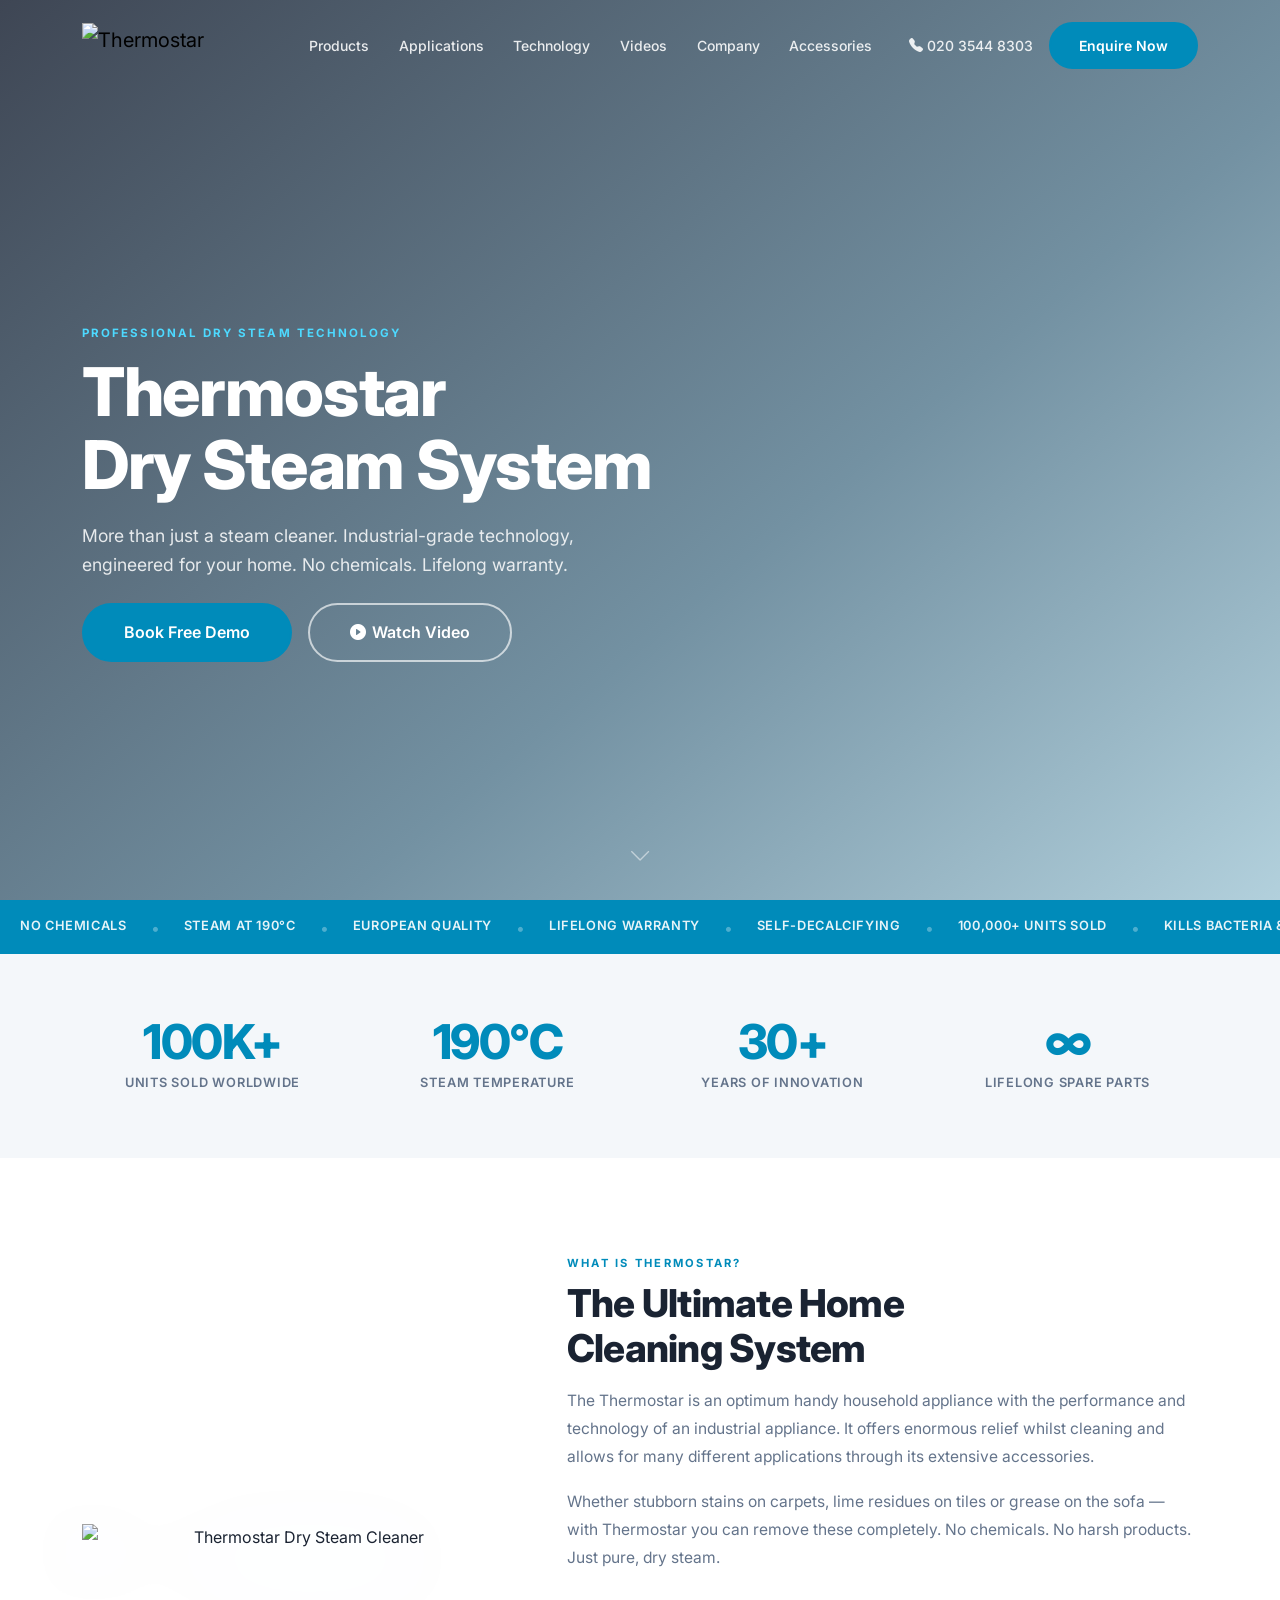
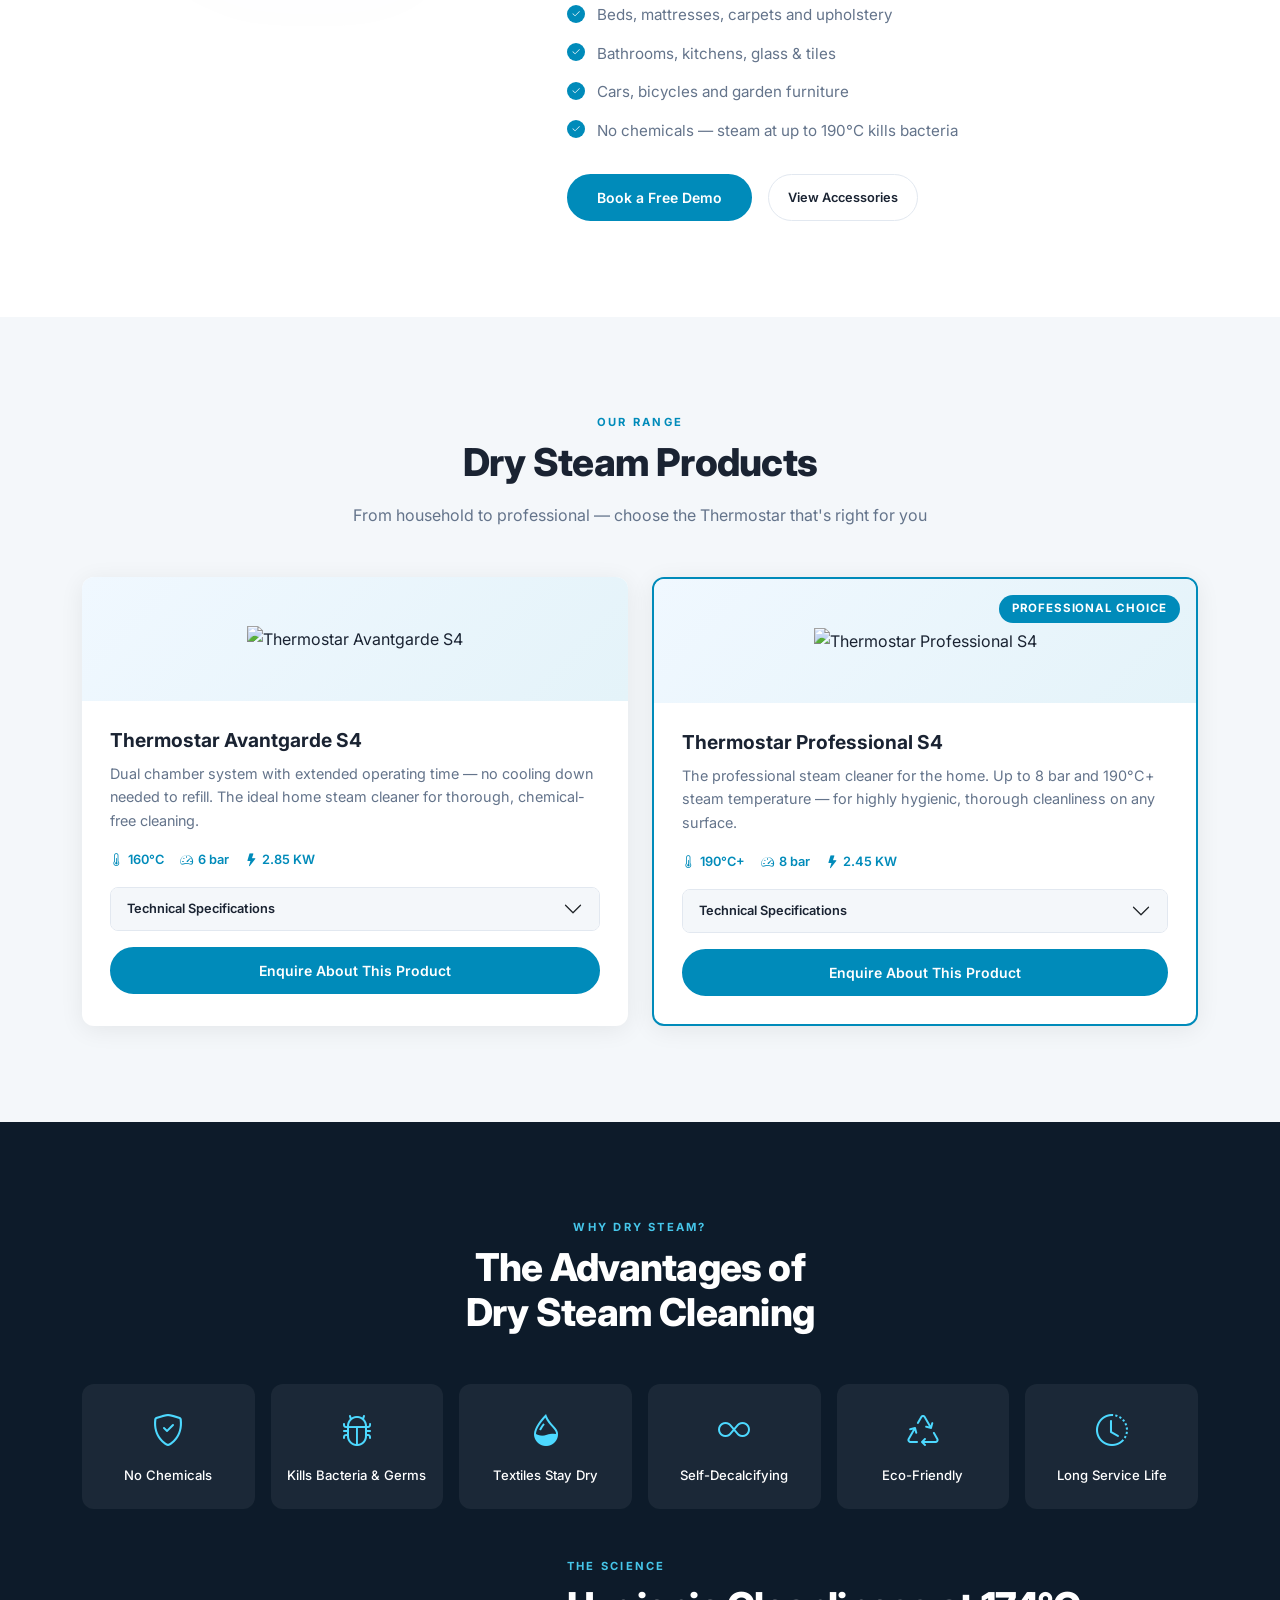
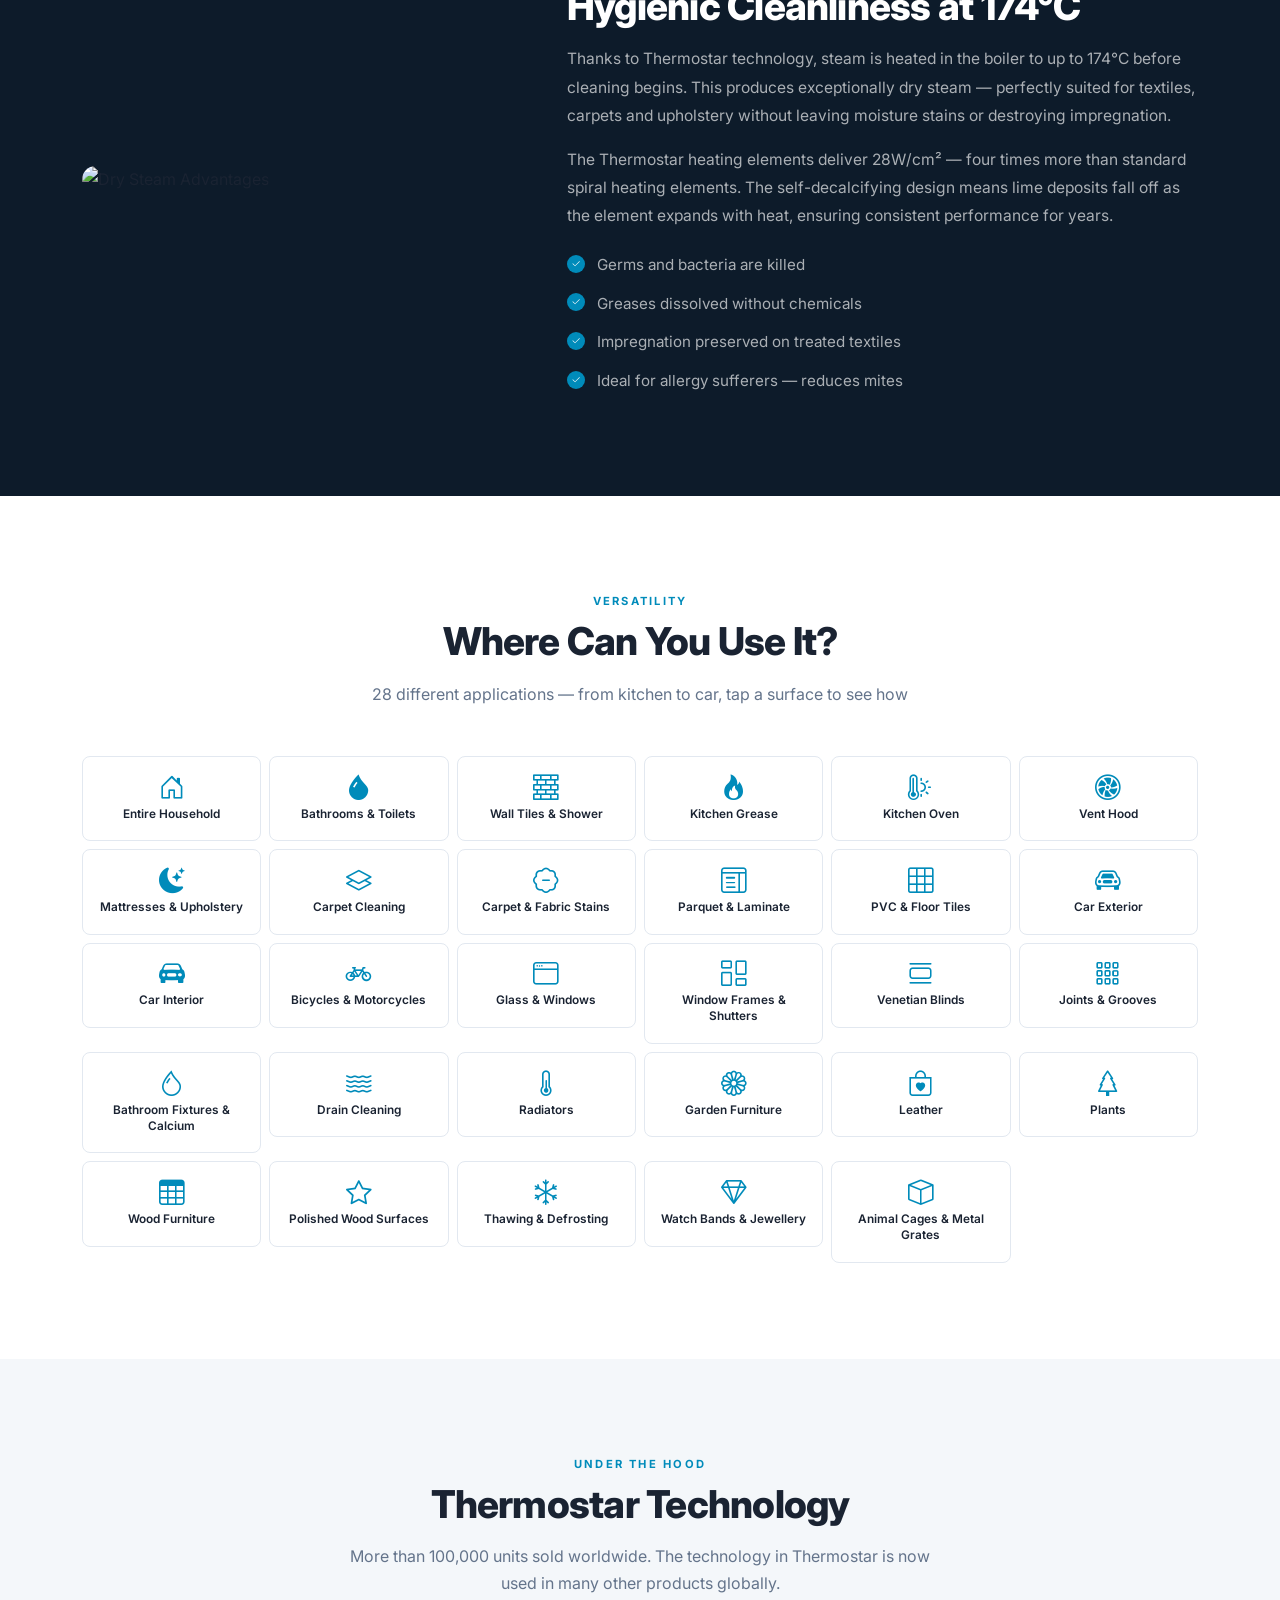
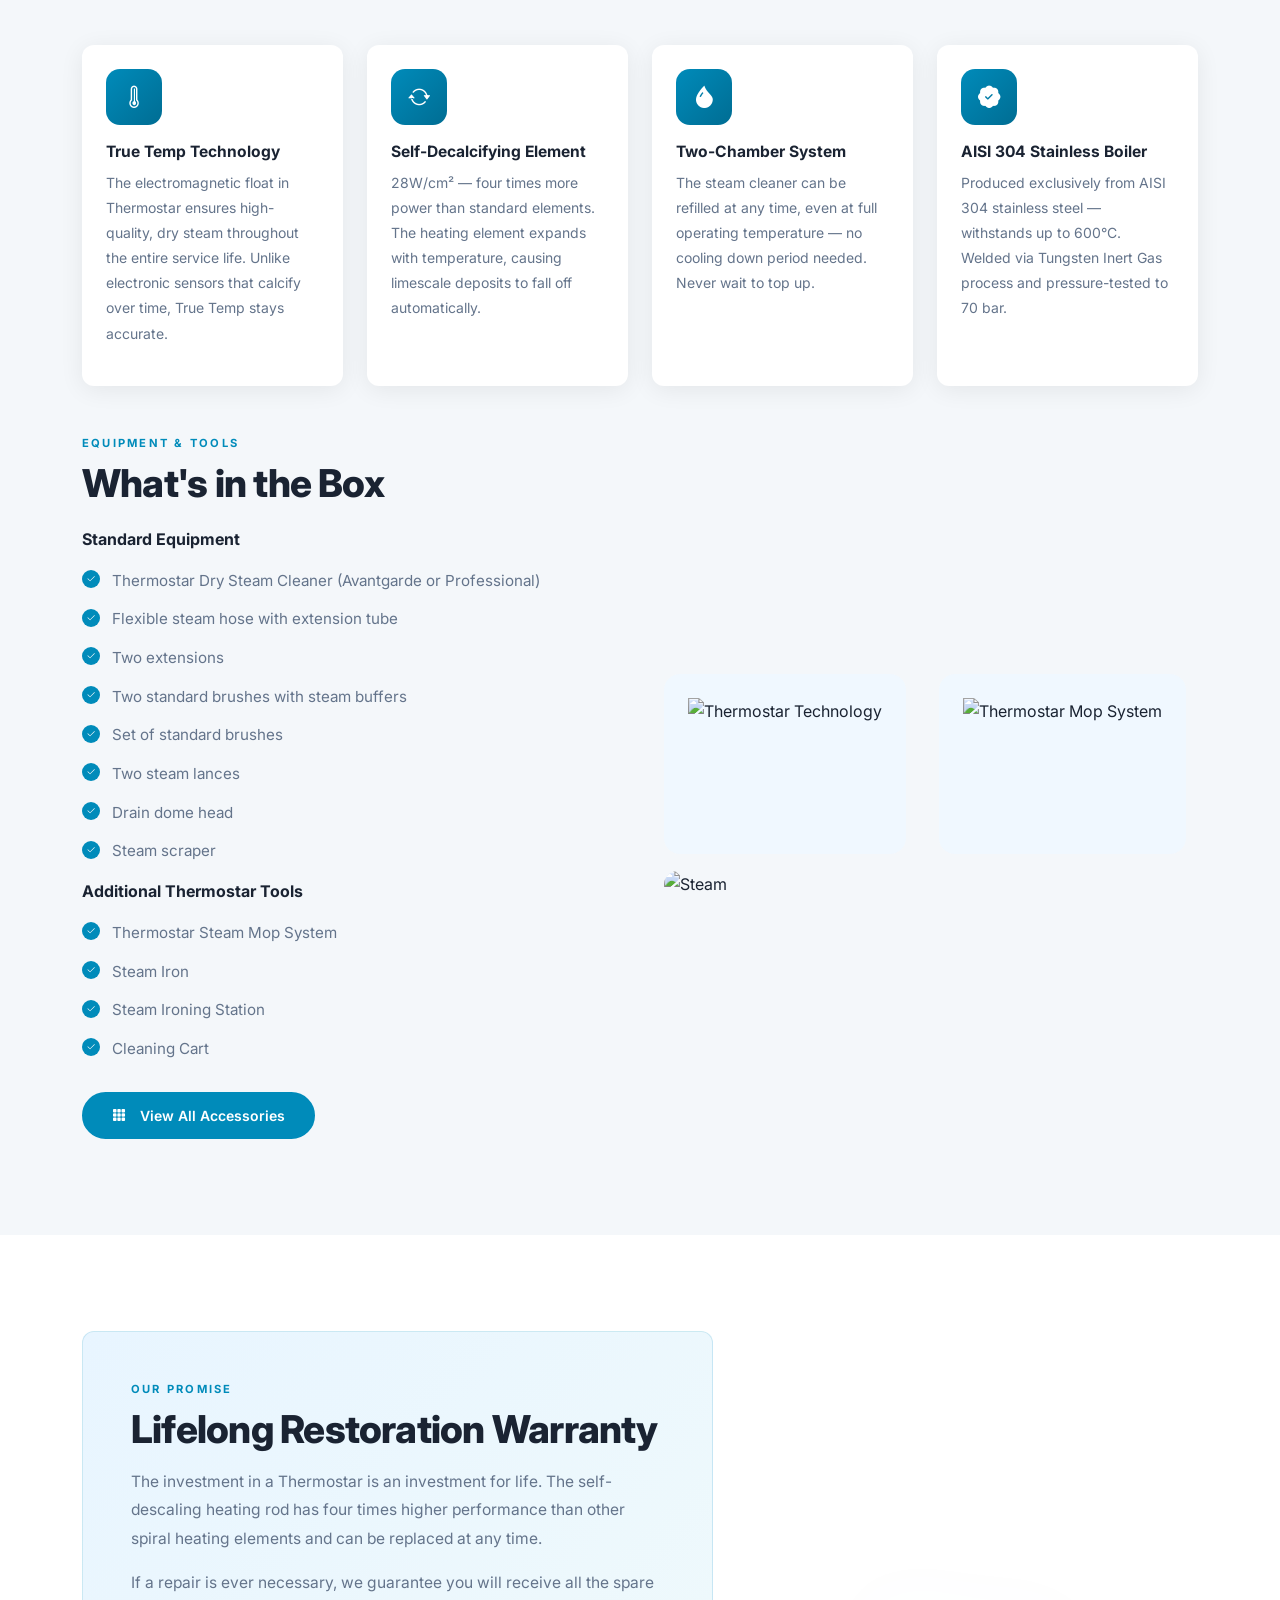
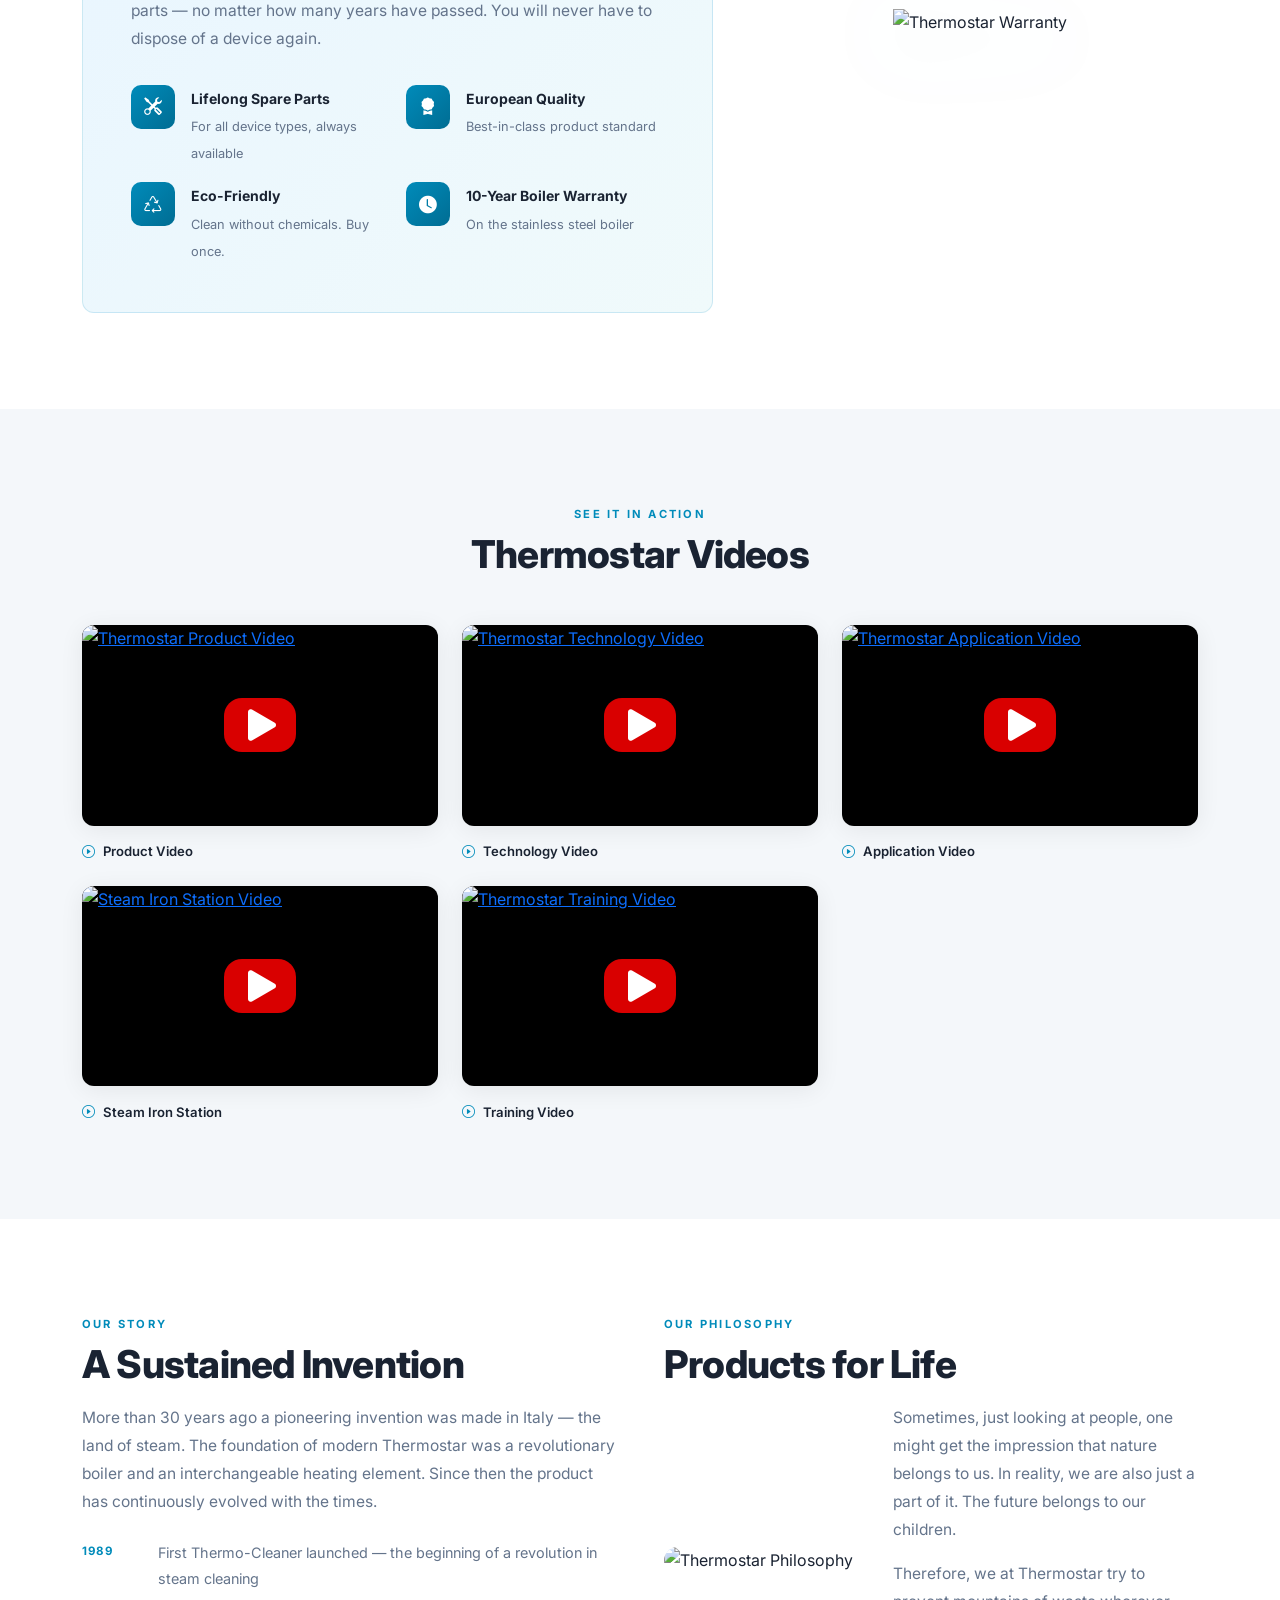
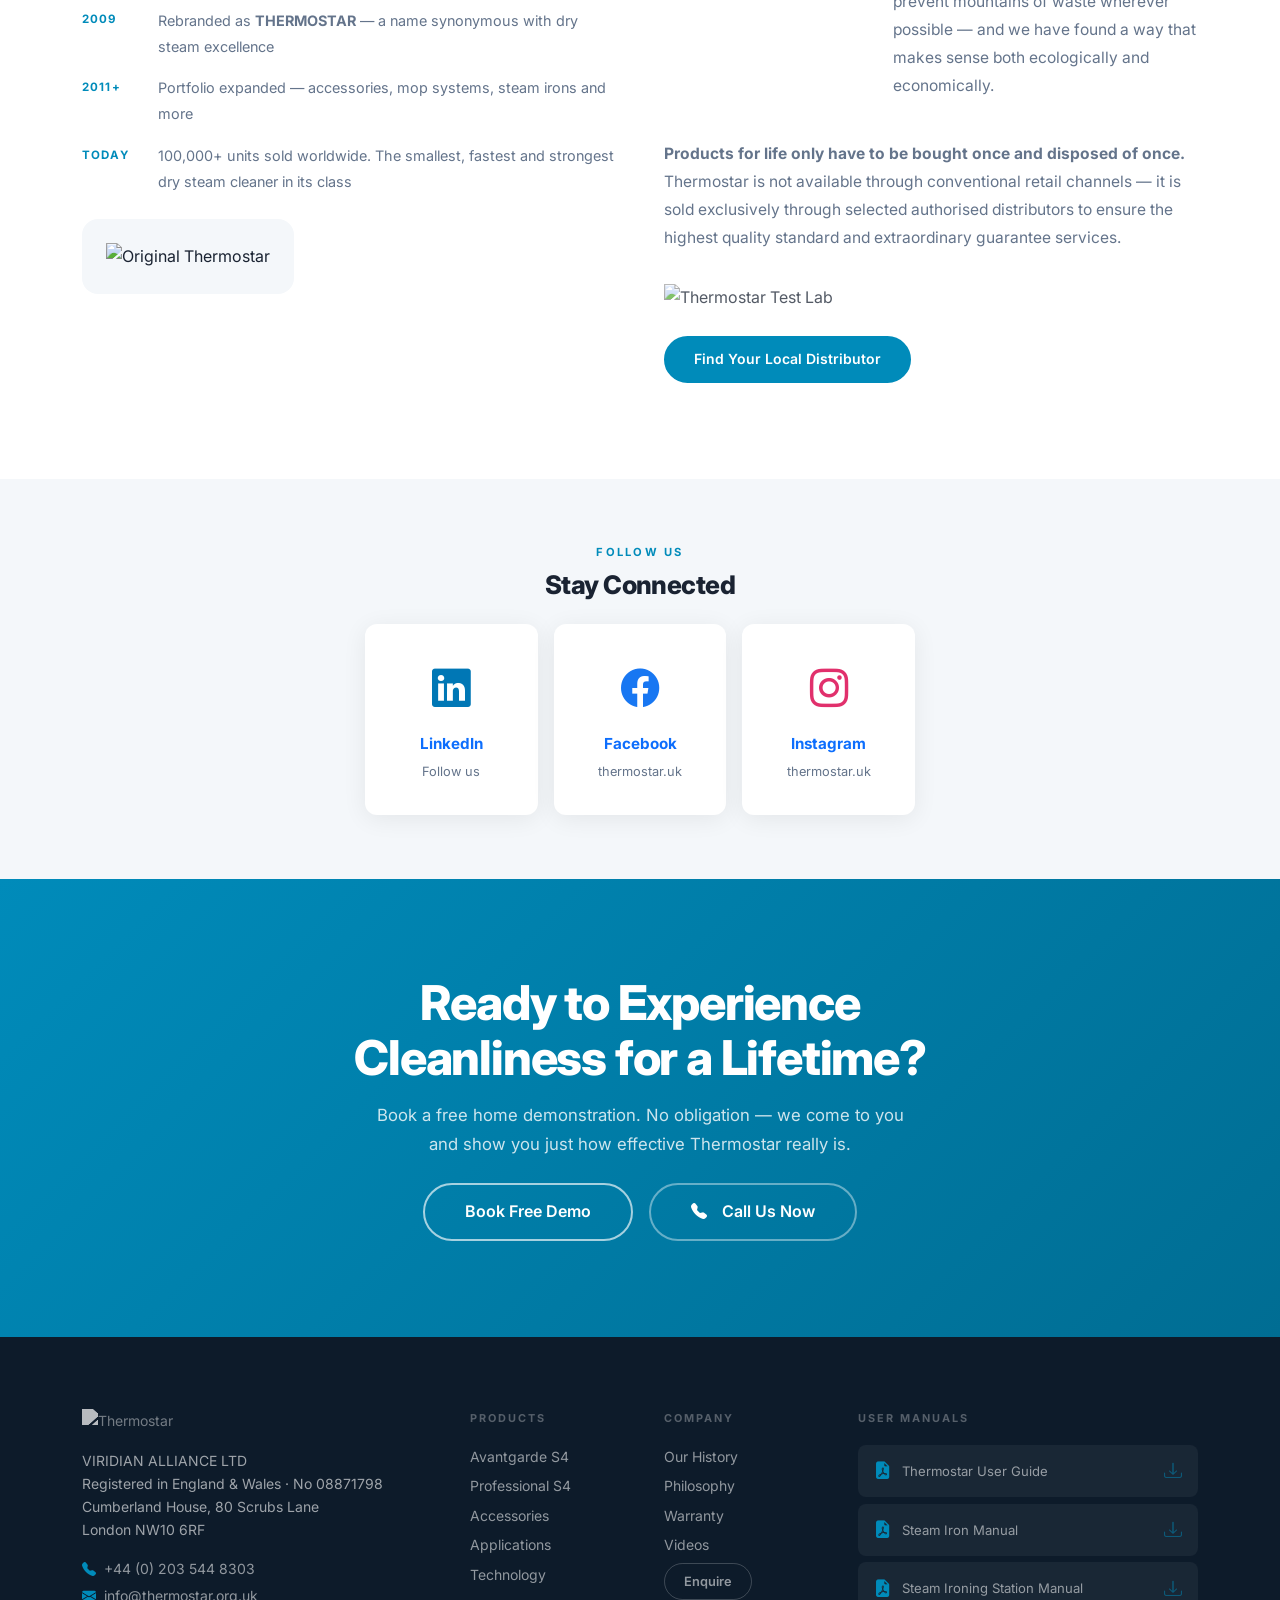
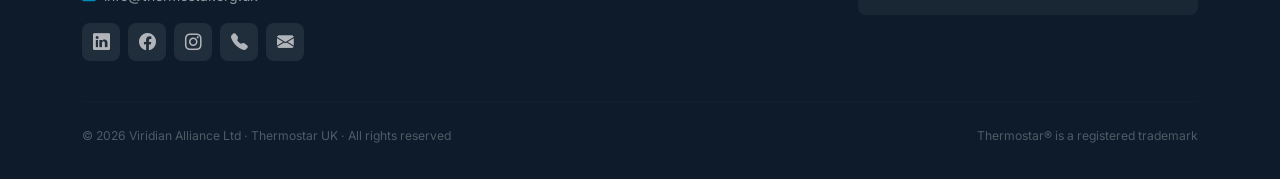
==== commit 6bc45259: "Add cross-brand logo coin flip to Mediclean, mobile auto-reset after 3s Co-Authored-By: Claude Sonne" ====
--- a/index.html
+++ b/index.html
@@ -33,8 +33,11 @@
 ══════════════════════════════════════ -->
 <nav class="navbar navbar-expand-lg fixed-top" id="mainNav">
   <div class="container-xl">
-    <a class="navbar-brand" href="#">
-      <img src="images/logo.png" alt="Thermostar" height="46">
+    <a class="navbar-brand ts-logo-flip" href="https://medicleantec.co.uk" target="_blank" rel="noopener" aria-label="Go to Mediclean UK">
+      <div class="ts-logo-inner">
+        <img src="images/logo.png" alt="Thermostar" height="46" class="ts-logo-face ts-logo-front-face">
+        <img src="https://medicleantec.com/imgs/png/logo.png" alt="Mediclean" height="46" class="ts-logo-face ts-logo-back-face">
+      </div>
     </a>
     <button class="navbar-toggler" type="button" data-bs-toggle="collapse" data-bs-target="#navbarMain" aria-label="Toggle navigation">
       <span class="navbar-toggler-icon"></span>
@@ -1161,6 +1164,34 @@
   });
 }, { threshold: 0.12 });
 document.querySelectorAll('.ts-reveal').forEach(el => observer.observe(el));
+
+/* ── Logo coin flip ── */
+const logoFlip = document.querySelector('.ts-logo-flip');
+const logoInner = document.querySelector('.ts-logo-inner');
+if (logoFlip && logoInner) {
+  const isTouch = () => window.matchMedia('(hover: none) and (pointer: coarse)').matches;
+  let touchFlipped = false;
+
+  logoFlip.addEventListener('mouseenter', () => {
+    if (!isTouch()) logoInner.style.animation = 'ts-coin-spin-in 0.65s ease-out forwards';
+  });
+  logoFlip.addEventListener('mouseleave', () => {
+    if (!isTouch()) logoInner.style.animation = 'ts-coin-spin-out 0.65s ease-out forwards';
+  });
+
+  logoFlip.addEventListener('click', (e) => {
+    if (isTouch() && !touchFlipped) {
+      e.preventDefault();
+      touchFlipped = true;
+      logoInner.style.animation = 'ts-coin-spin-in 0.65s ease-out forwards';
+      setTimeout(() => {
+        logoInner.style.animation = 'ts-coin-spin-out 0.65s ease-out forwards';
+        touchFlipped = false;
+      }, 3000);
+    }
+    /* second tap within 3s: touchFlipped=true, link fires normally */
+  });
+}
 </script>
 
 </body>
--- a/css/style.css
+++ b/css/style.css
@@ -640,6 +640,42 @@
 .ts-dl-link:hover { background: rgba(255,255,255,.1); color: #fff; }
 .ts-dl-link i { color: var(--ts-primary); font-size: 1.1rem; flex-shrink: 0; }
 
+/* ── LOGO COIN FLIP ── */
+.ts-logo-flip {
+  perspective: 600px;
+  display: inline-block;
+  text-decoration: none;
+}
+.ts-logo-inner {
+  position: relative;
+  display: inline-block;
+  transform-style: preserve-3d;
+  height: 46px;
+}
+.ts-logo-face {
+  height: 46px;
+  width: auto;
+  display: block;
+  backface-visibility: hidden;
+  -webkit-backface-visibility: hidden;
+}
+.ts-logo-back-face {
+  position: absolute;
+  top: 0;
+  left: 0;
+  transform: rotateY(180deg);
+}
+@keyframes ts-coin-spin-in {
+  0%   { transform: rotateY(0deg); }
+  55%  { transform: rotateY(210deg); }
+  100% { transform: rotateY(180deg); }
+}
+@keyframes ts-coin-spin-out {
+  0%   { transform: rotateY(180deg); }
+  55%  { transform: rotateY(-30deg); }
+  100% { transform: rotateY(0deg); }
+}
+
 /* ── SCROLL REVEAL ── */
 .ts-reveal {
   opacity: 0;
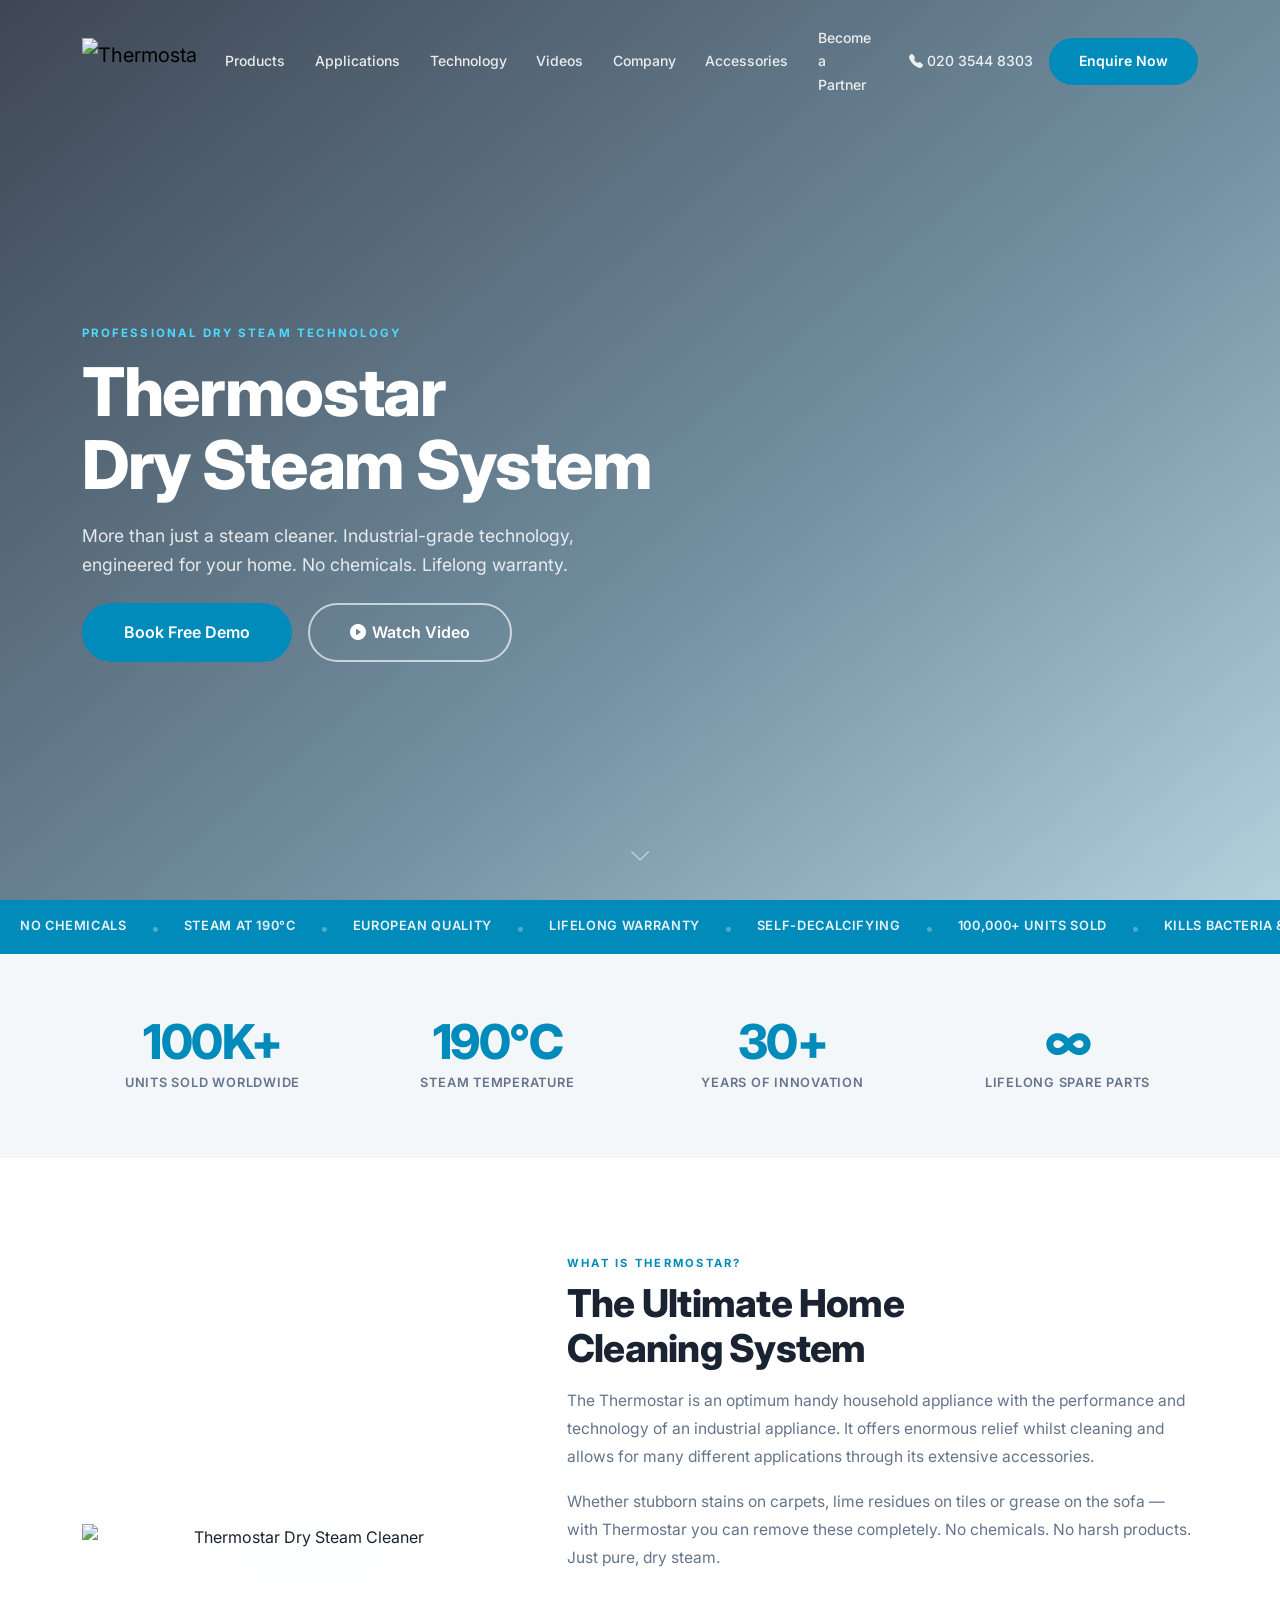
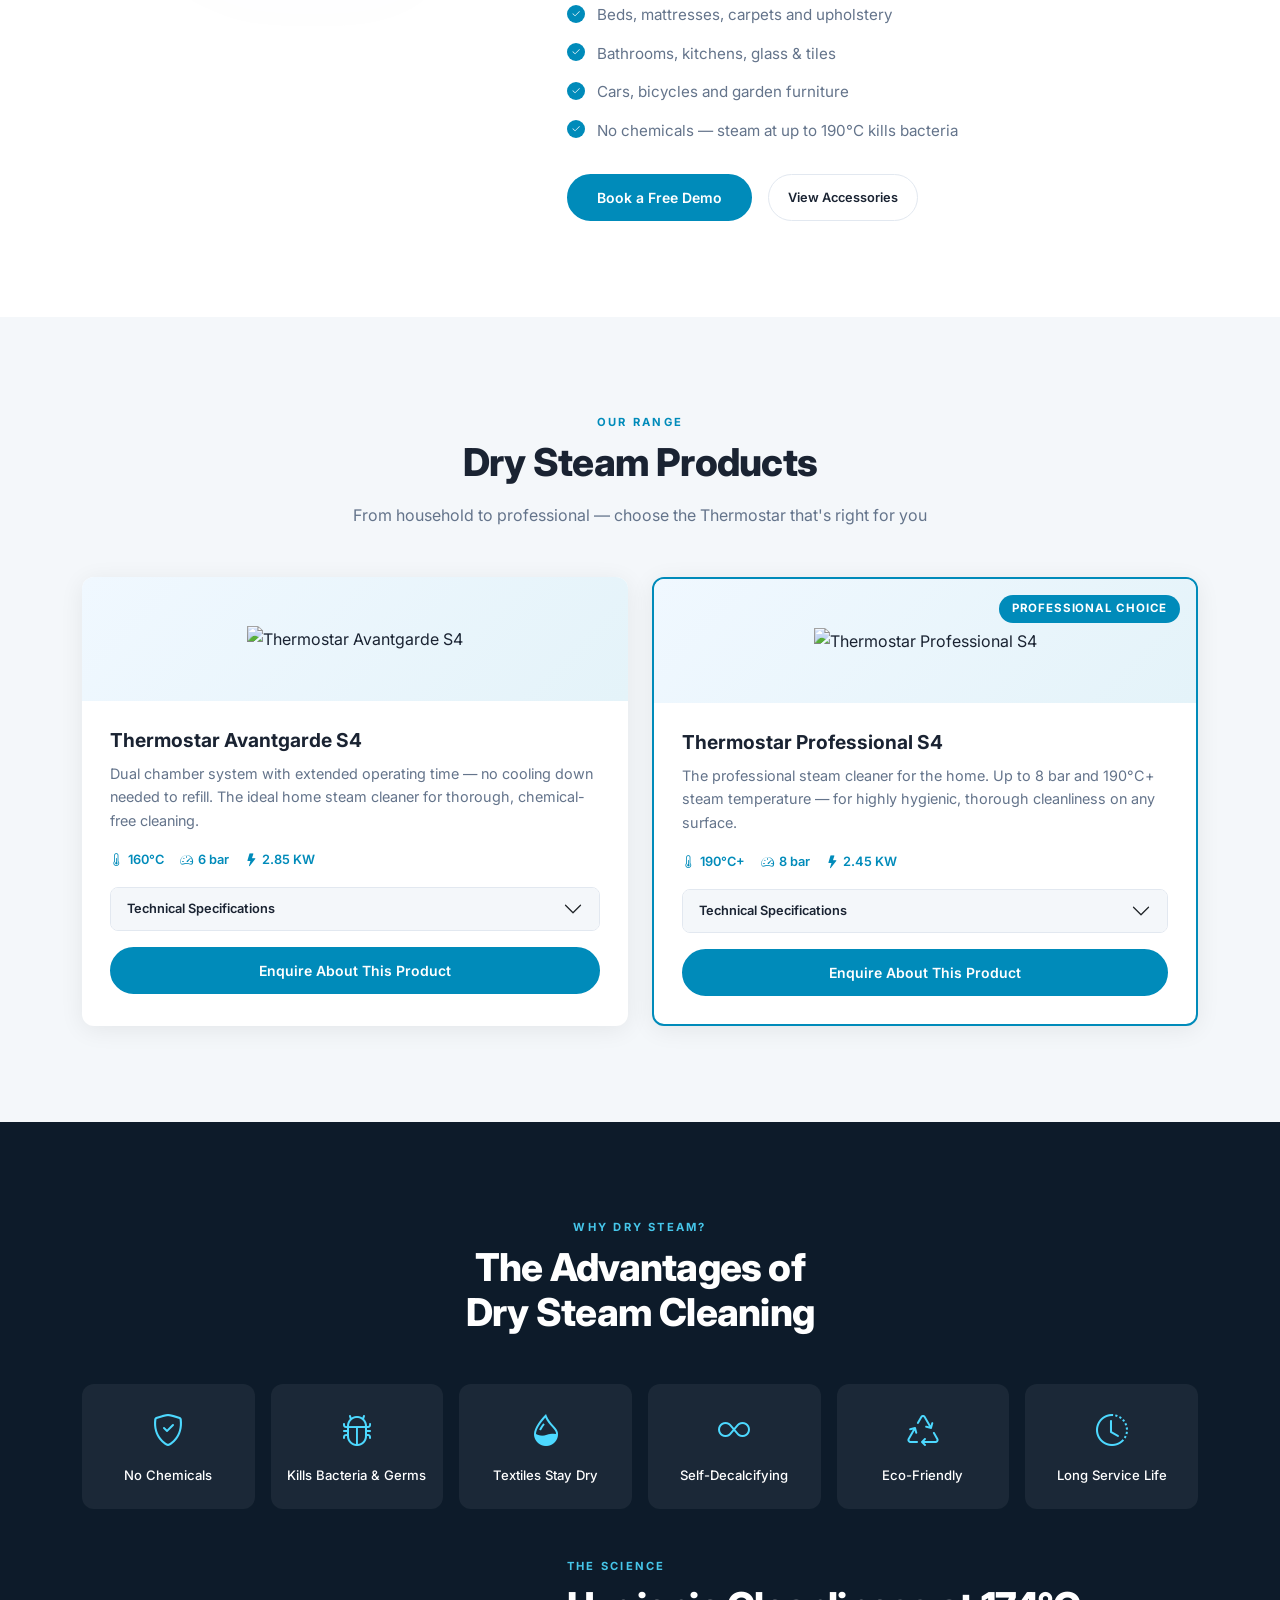
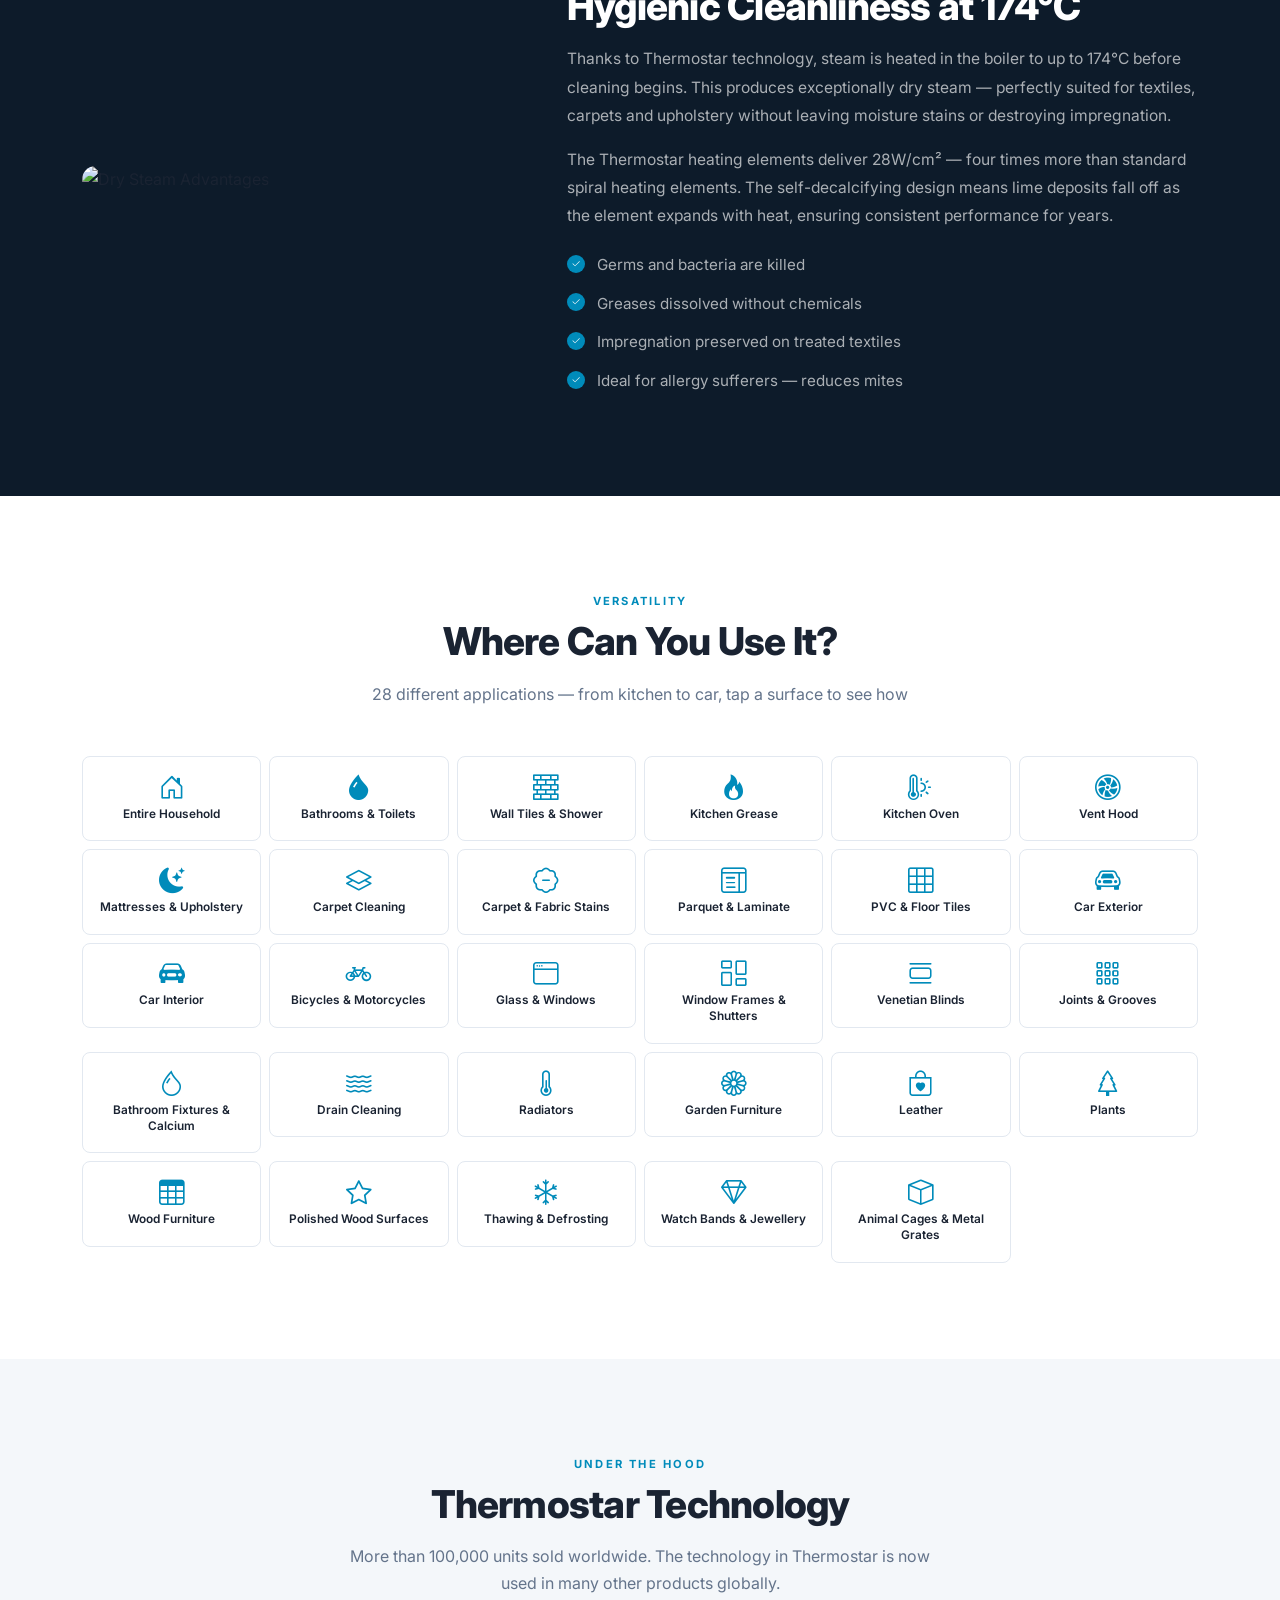
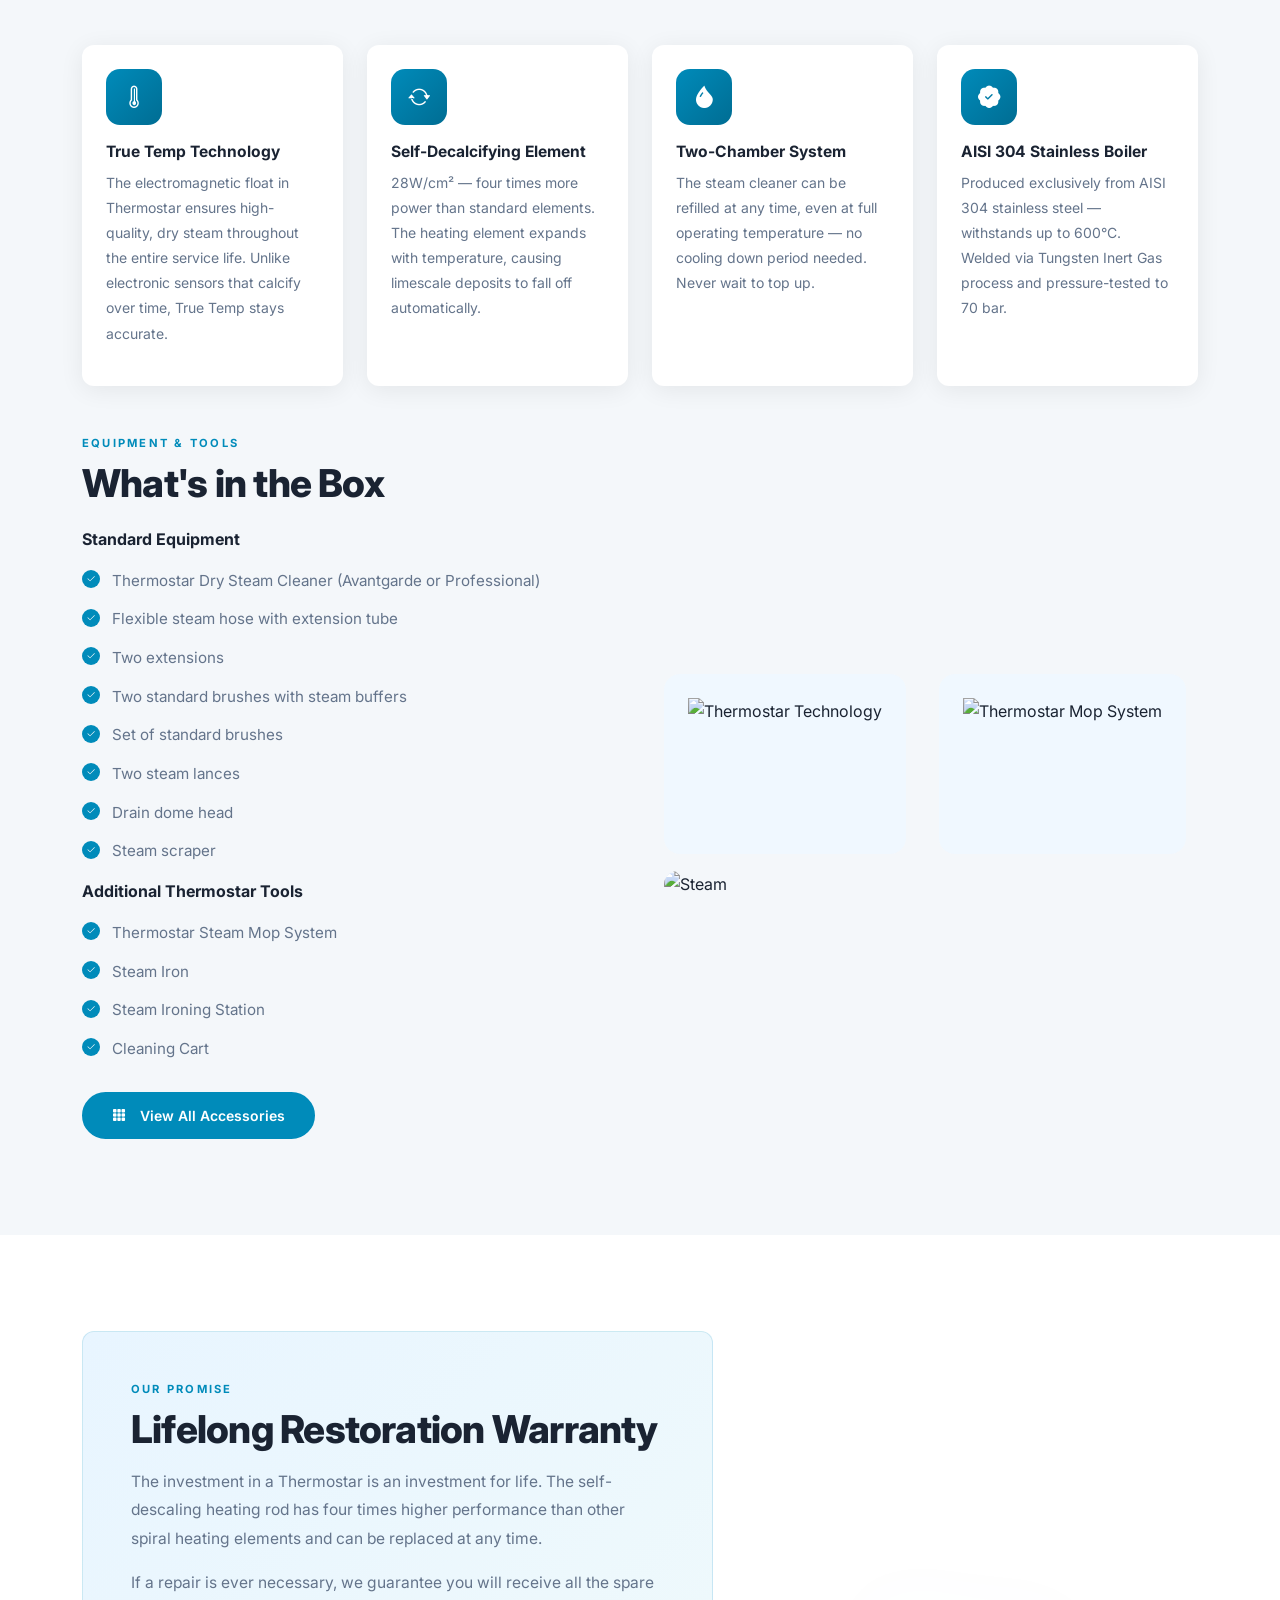
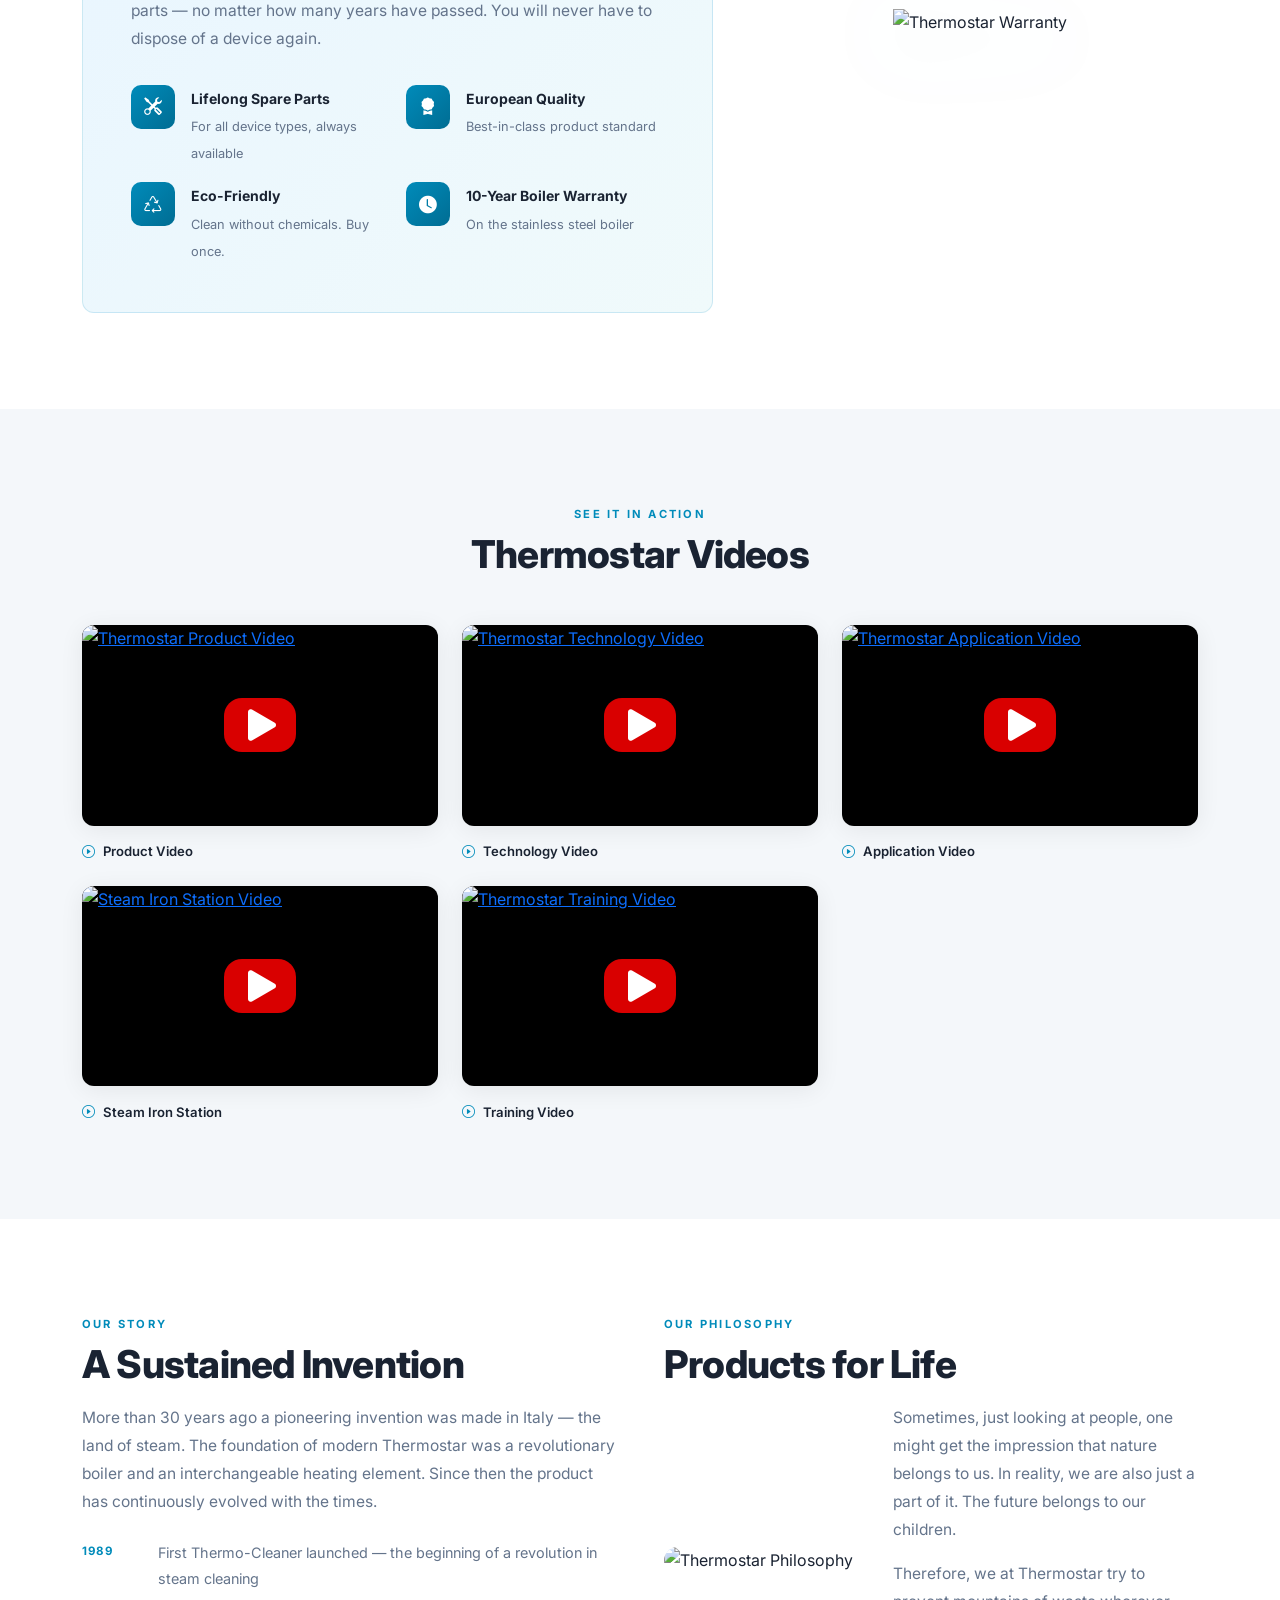
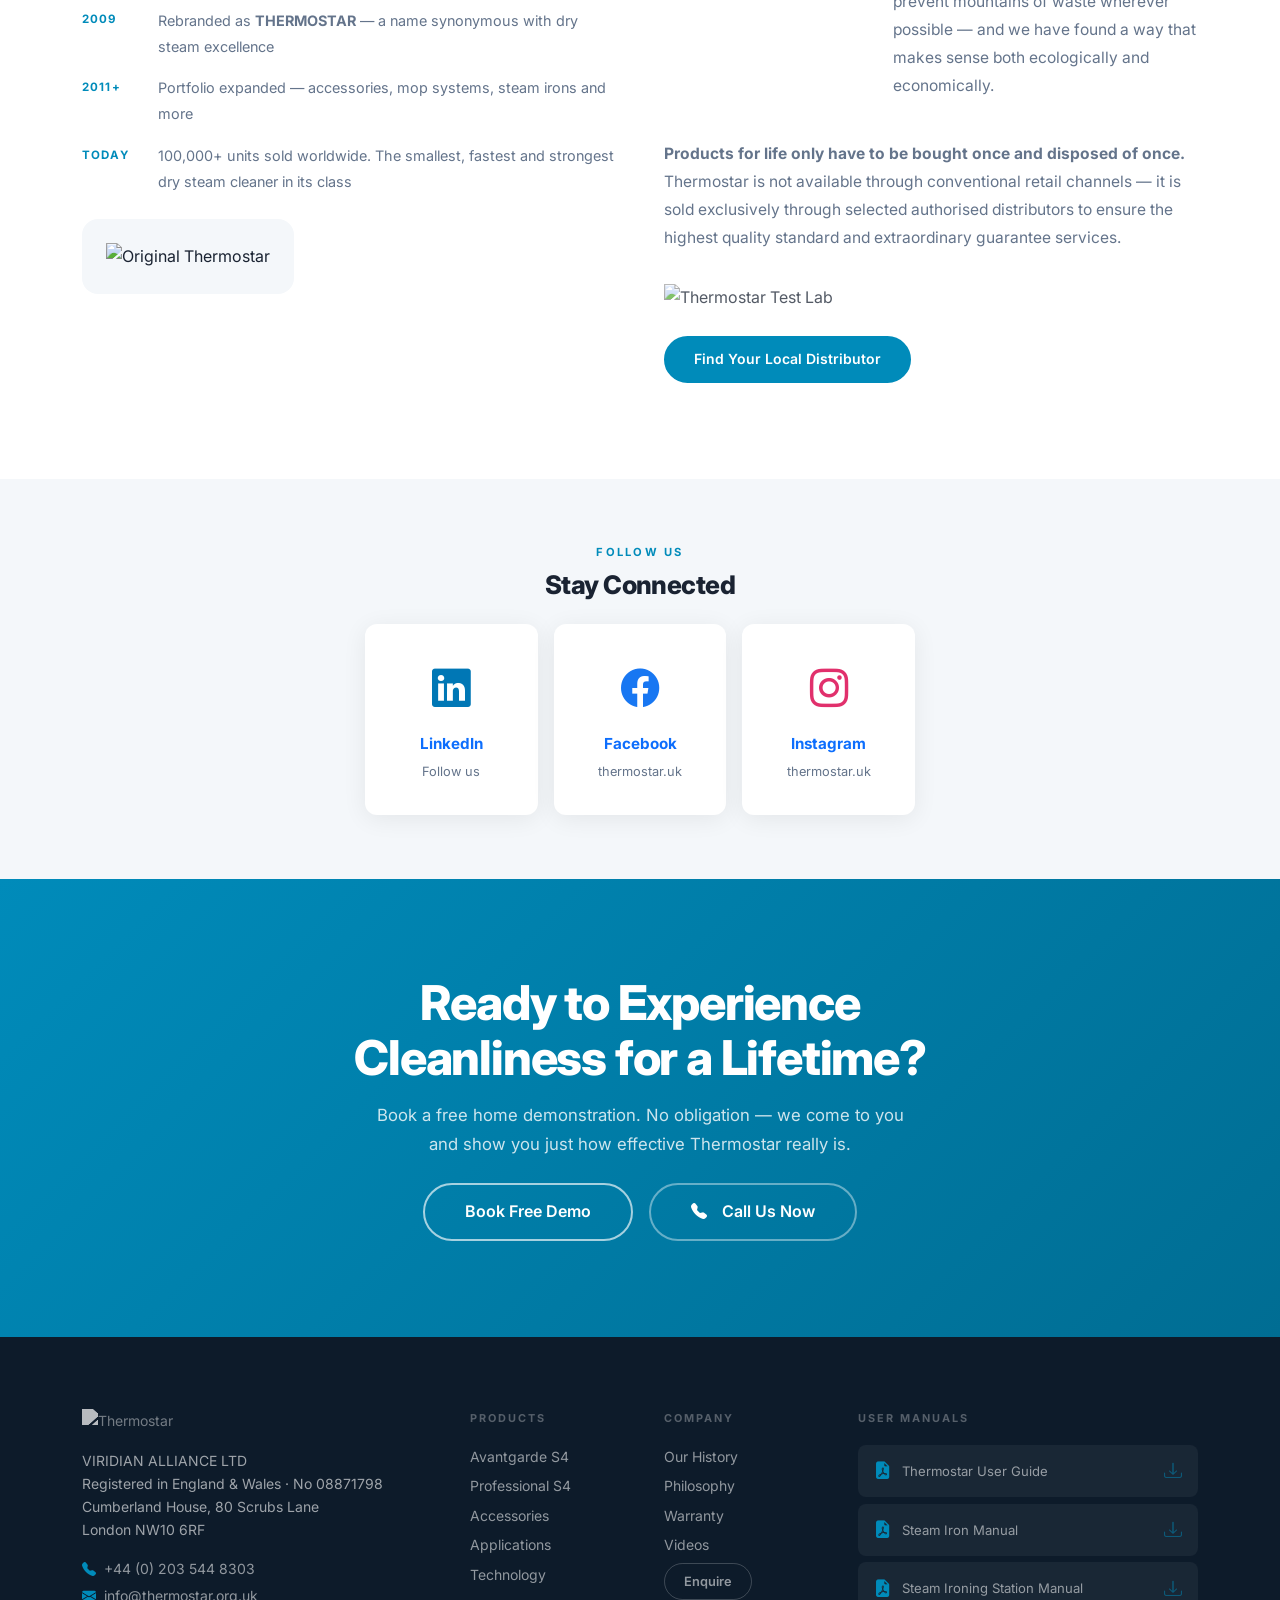
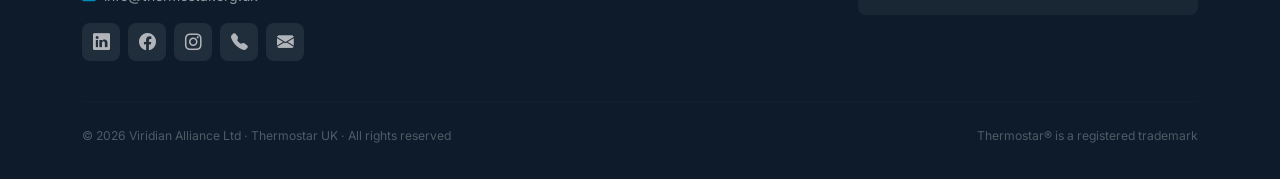
==== commit fd0360b3: "Add partner page, fix icons, thumbnail videos, web3forms keys, copyright 2026" ====
--- a/index.html
+++ b/index.html
@@ -50,6 +50,7 @@
         <li class="nav-item"><a class="nav-link" href="#videos">Videos</a></li>
         <li class="nav-item"><a class="nav-link" href="#company">Company</a></li>
         <li class="nav-item"><a class="nav-link" href="accessories/">Accessories</a></li>
+        <li class="nav-item"><a class="nav-link" href="partner.html">Become a Partner</a></li>
       </ul>
       <a href="tel:+442035448303" class="ts-nav-phone me-3 d-none d-lg-inline">
         <i class="bi bi-telephone-fill me-1"></i>020 3544 8303
--- a/css/style.css
+++ b/css/style.css
@@ -23,7 +23,10 @@
 /* ── BASE ── */
 *, *::before, *::after { box-sizing: border-box; }
 
-html { scroll-behavior: smooth; }
+html {
+  scroll-behavior: smooth;
+  overflow-x: hidden;
+}
 
 body {
   font-family: var(--ts-font);
